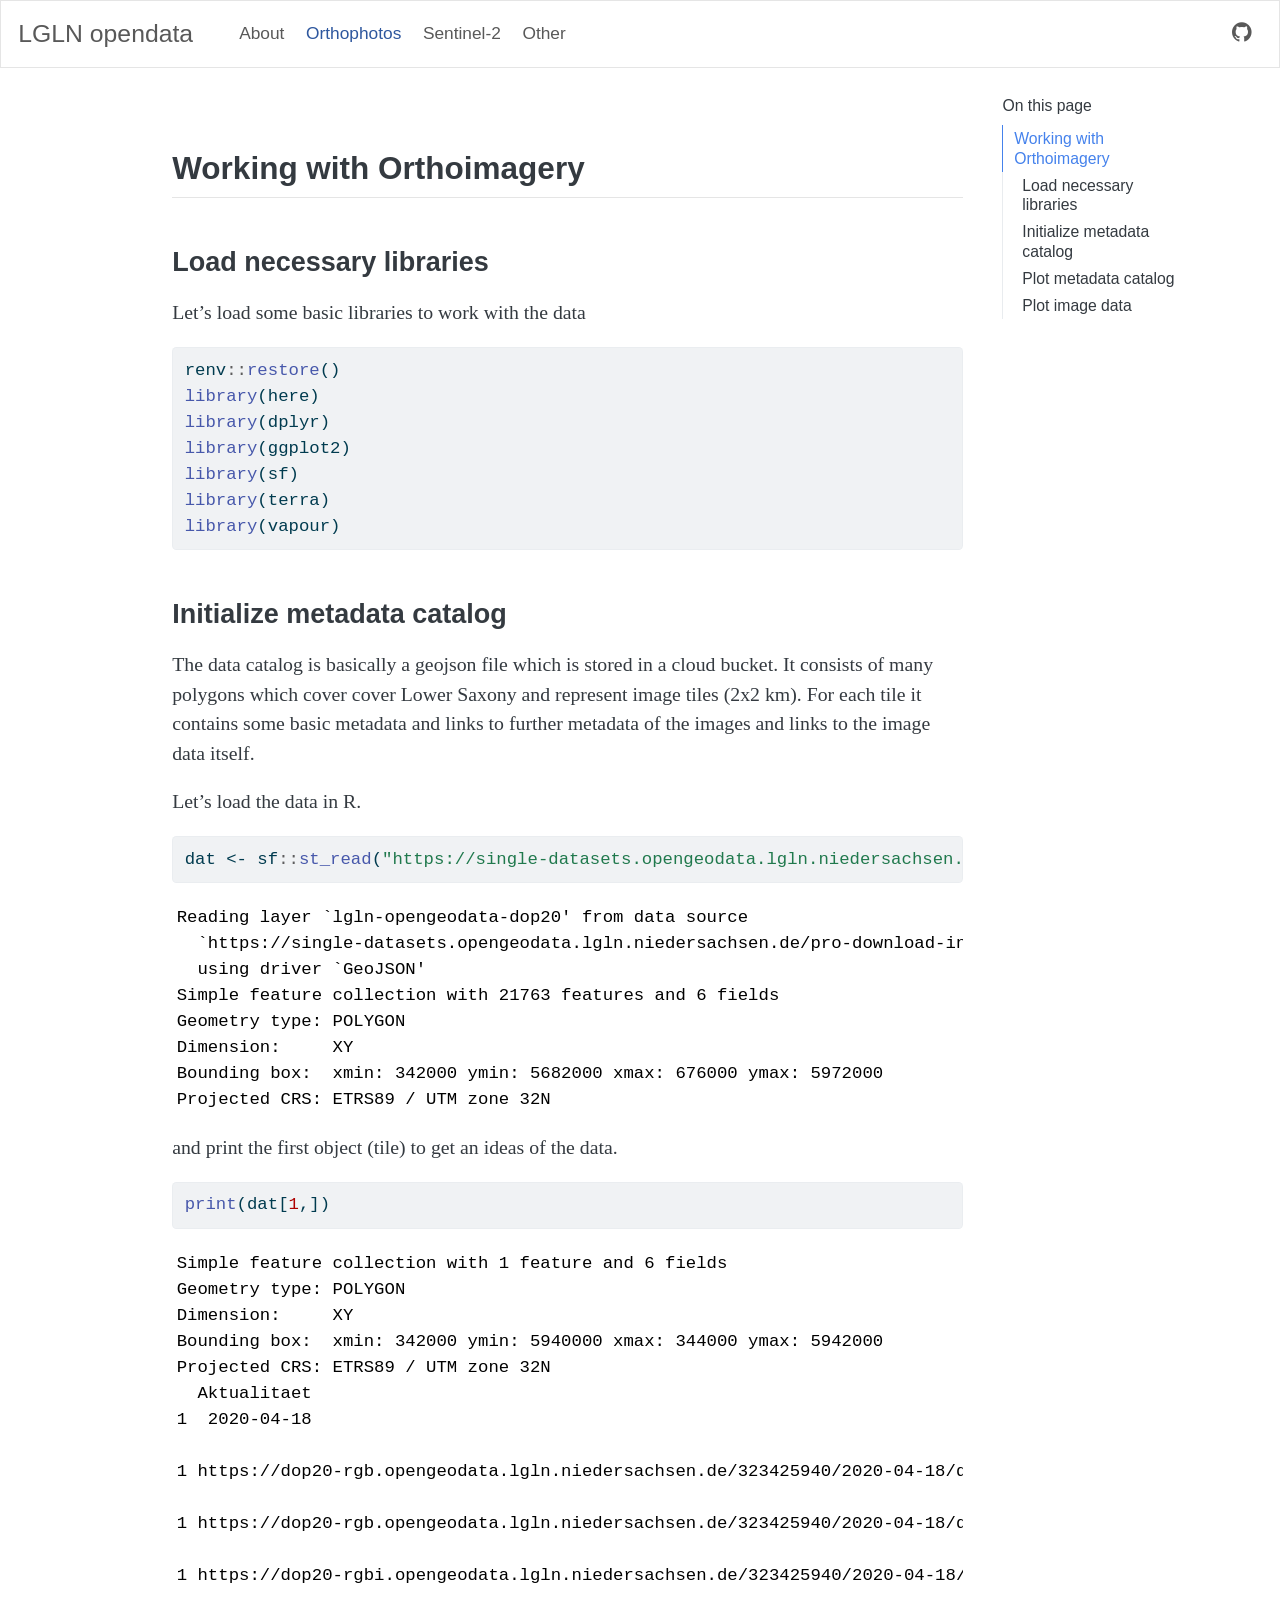
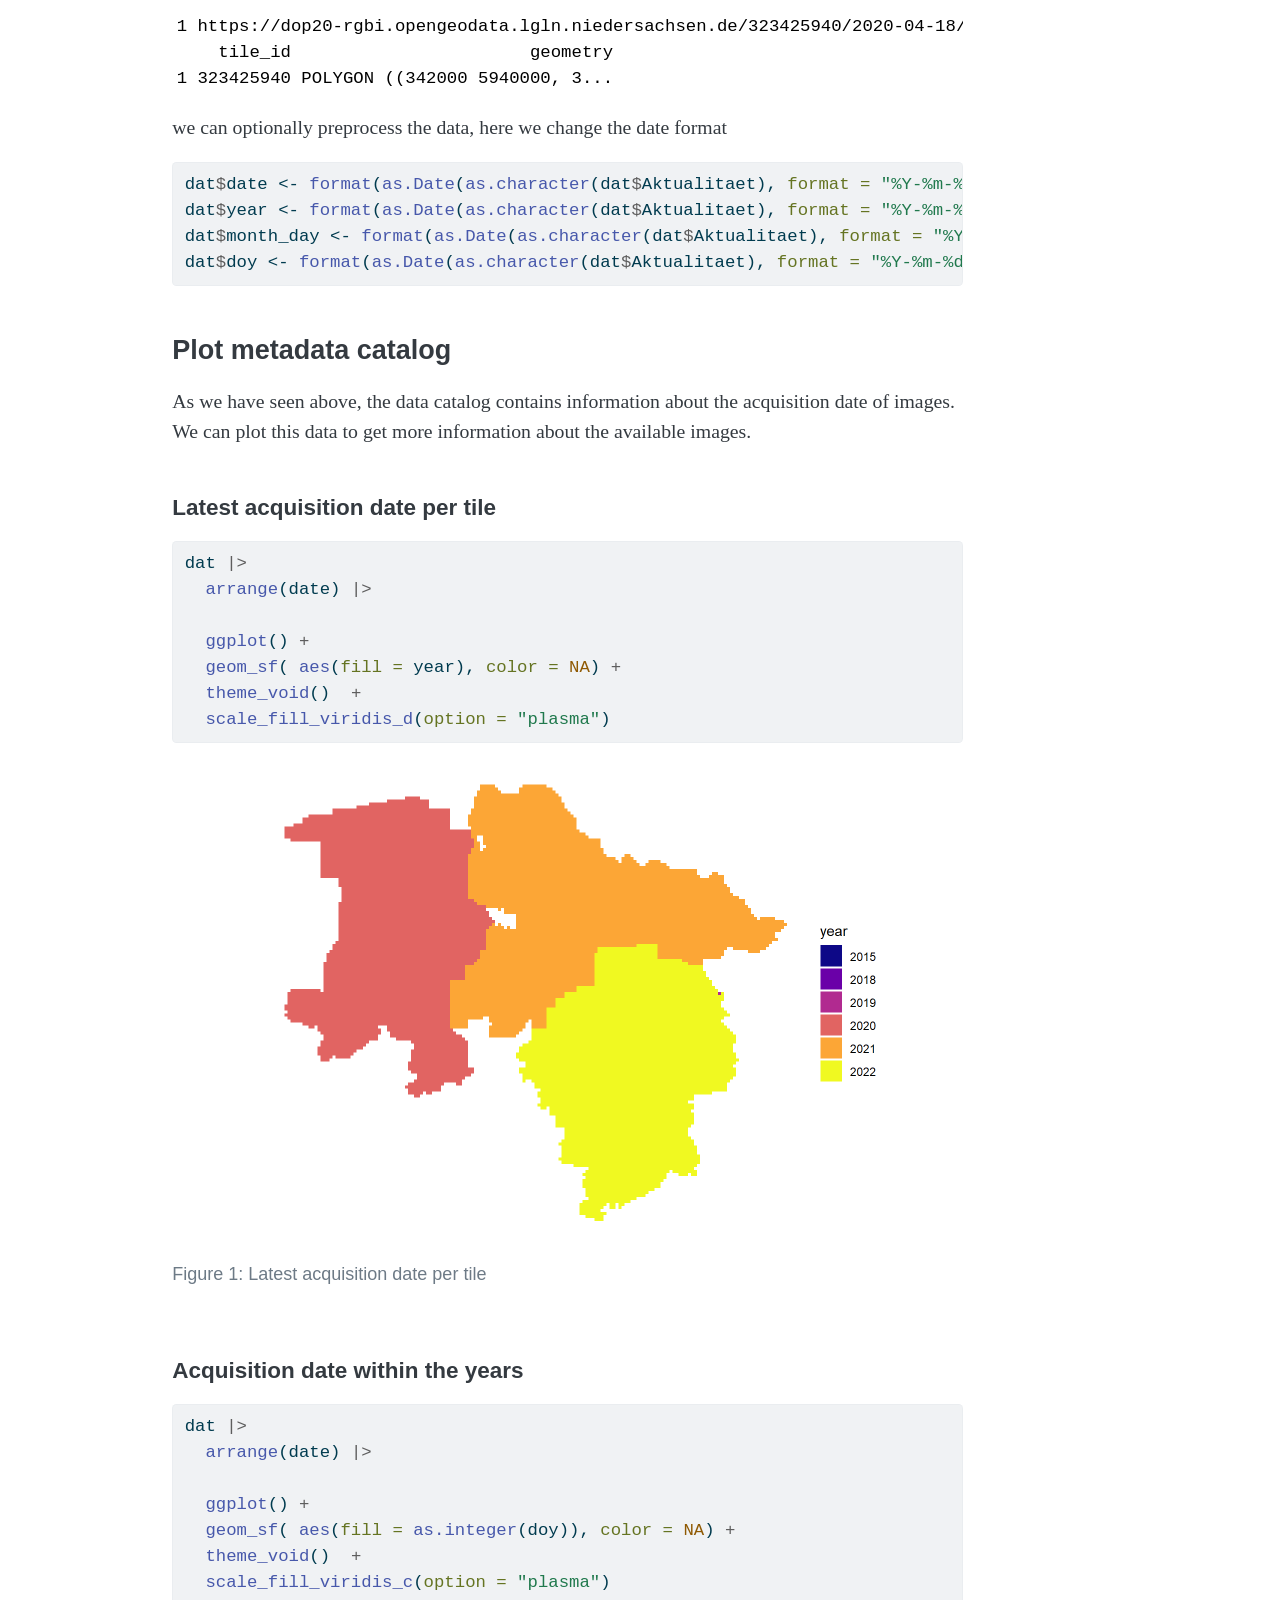
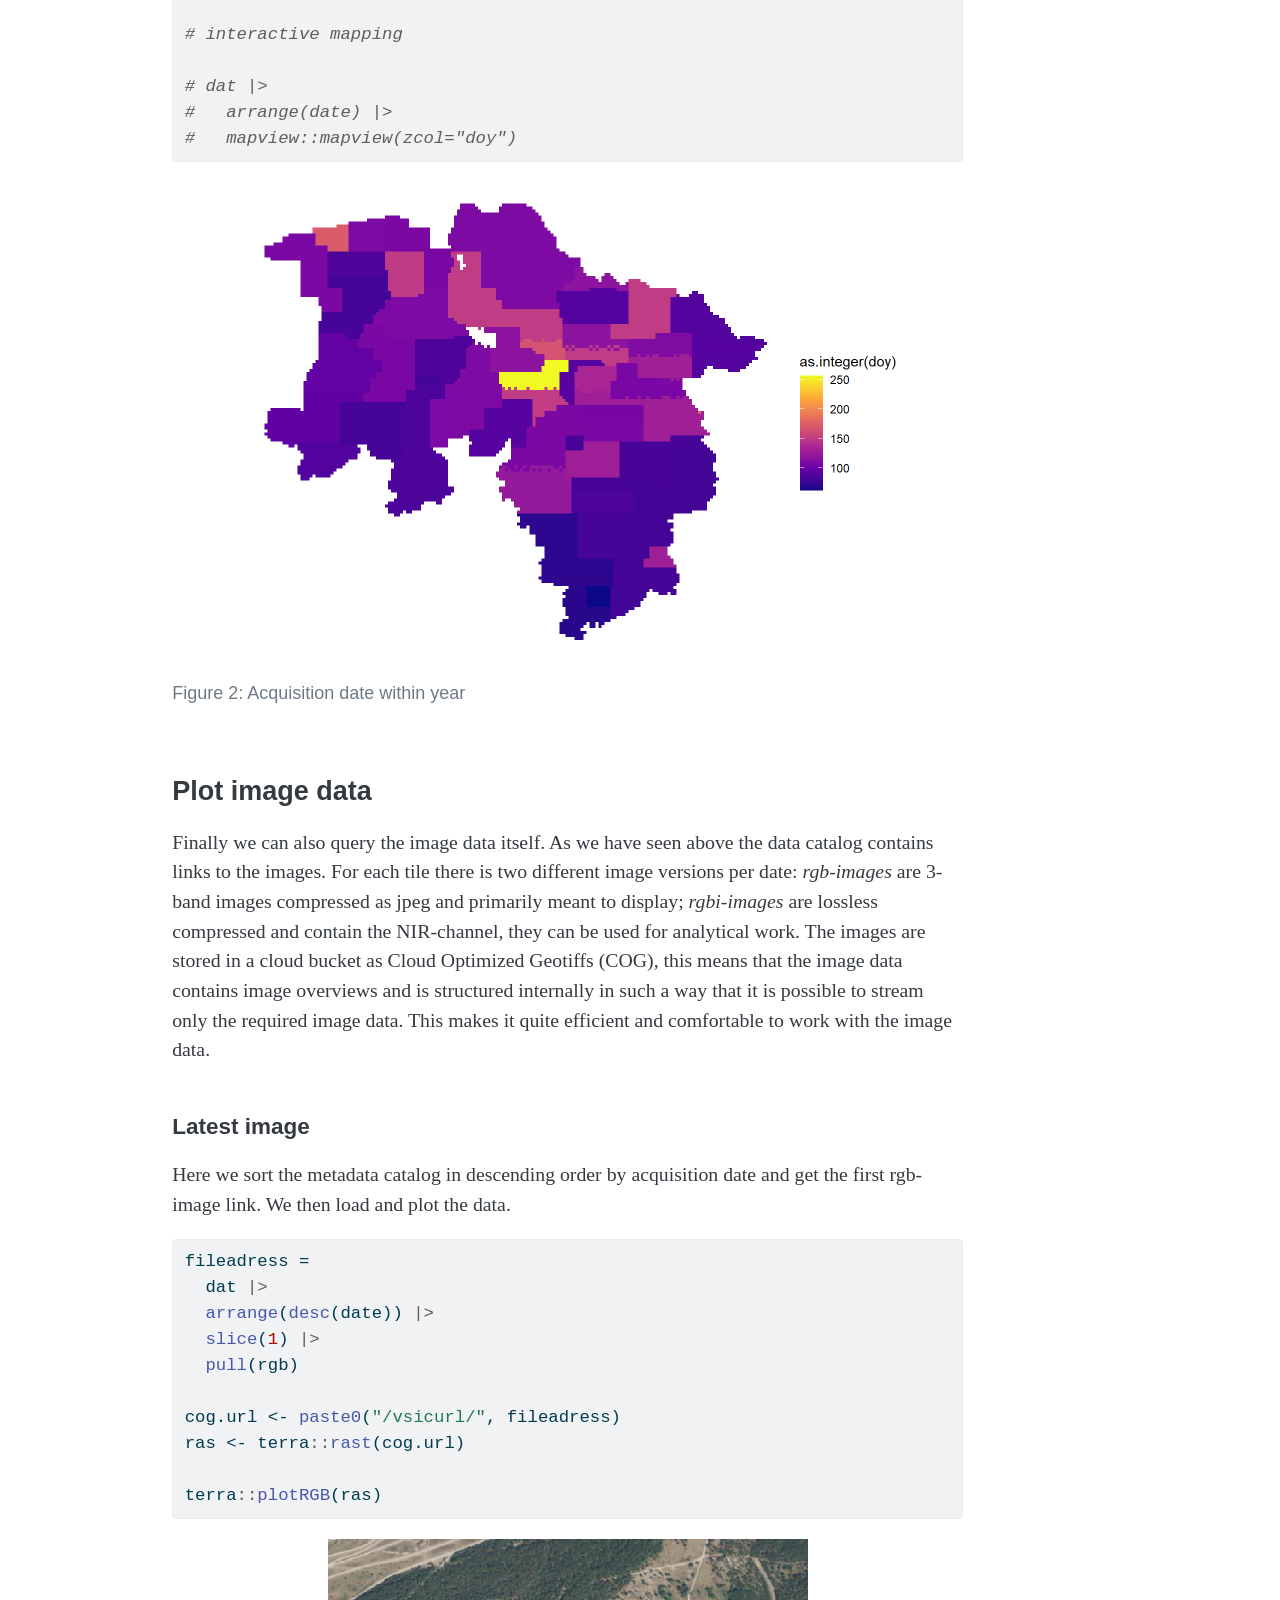
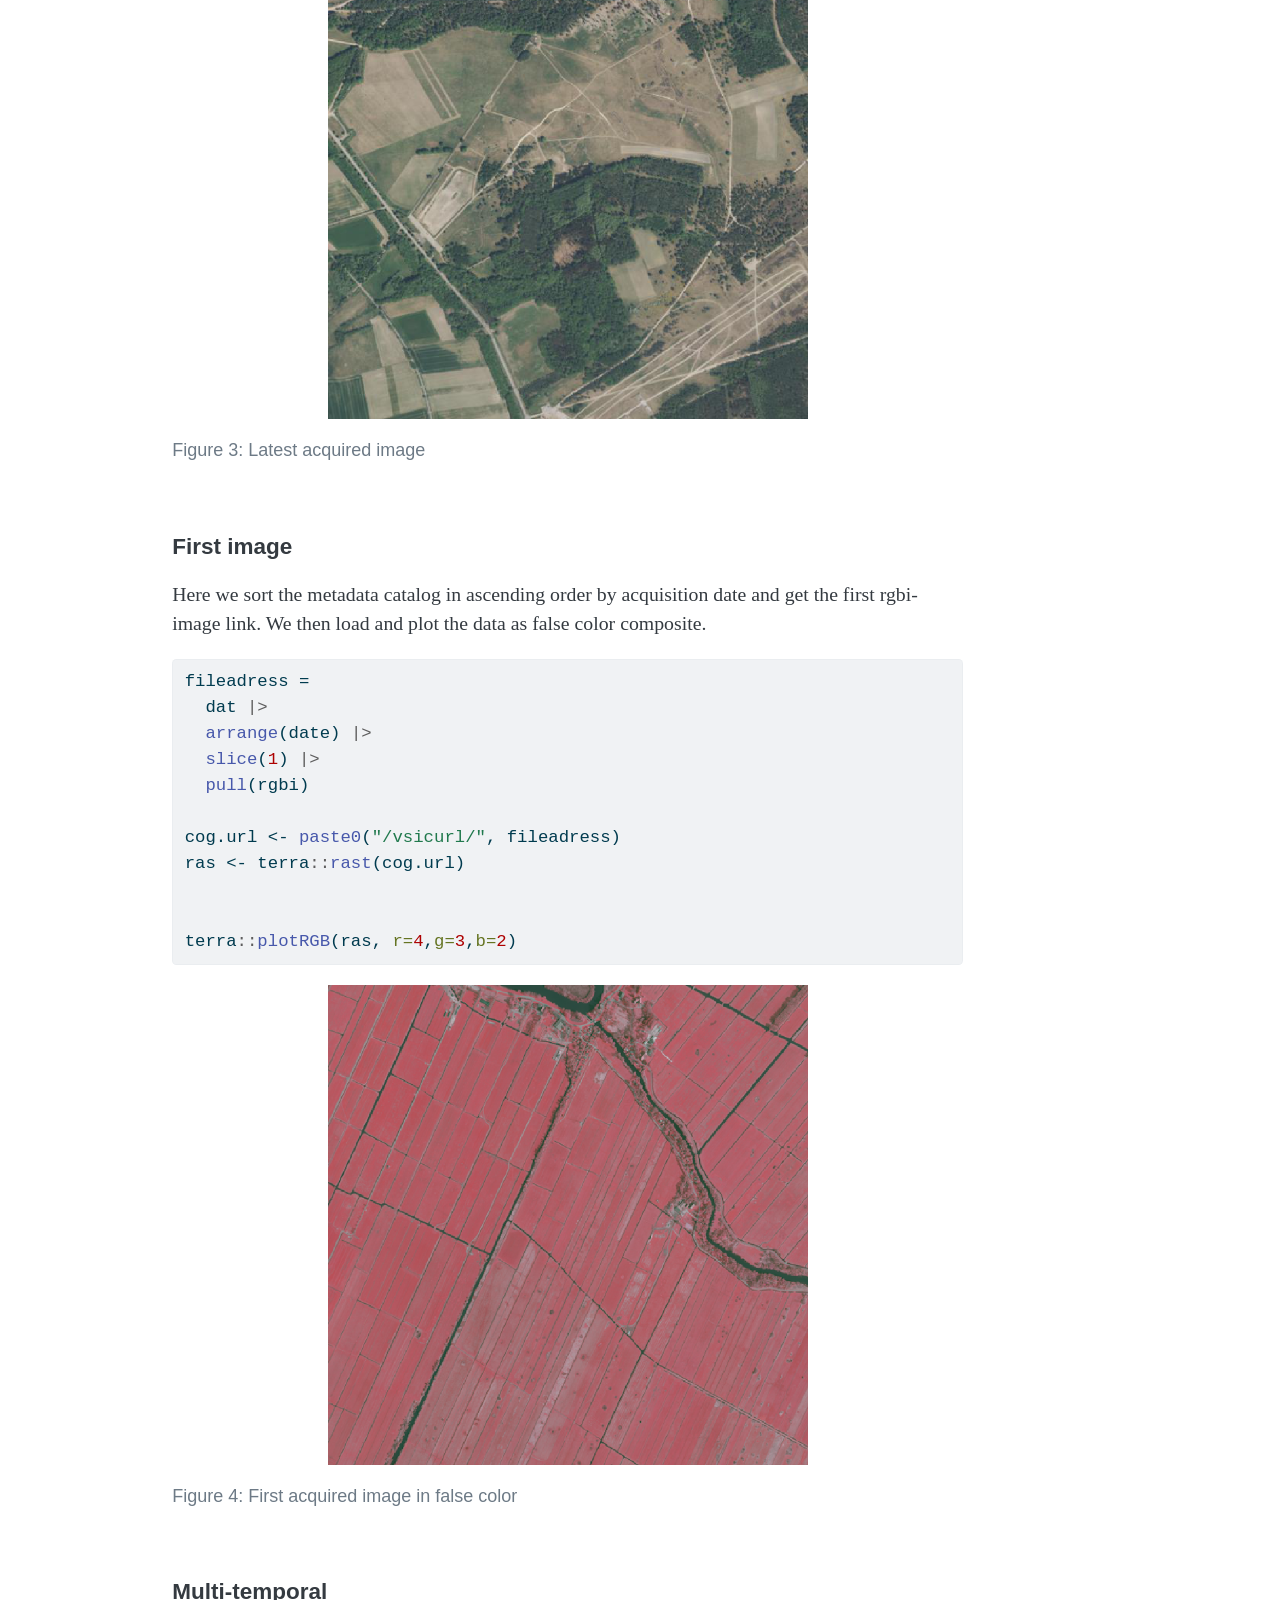
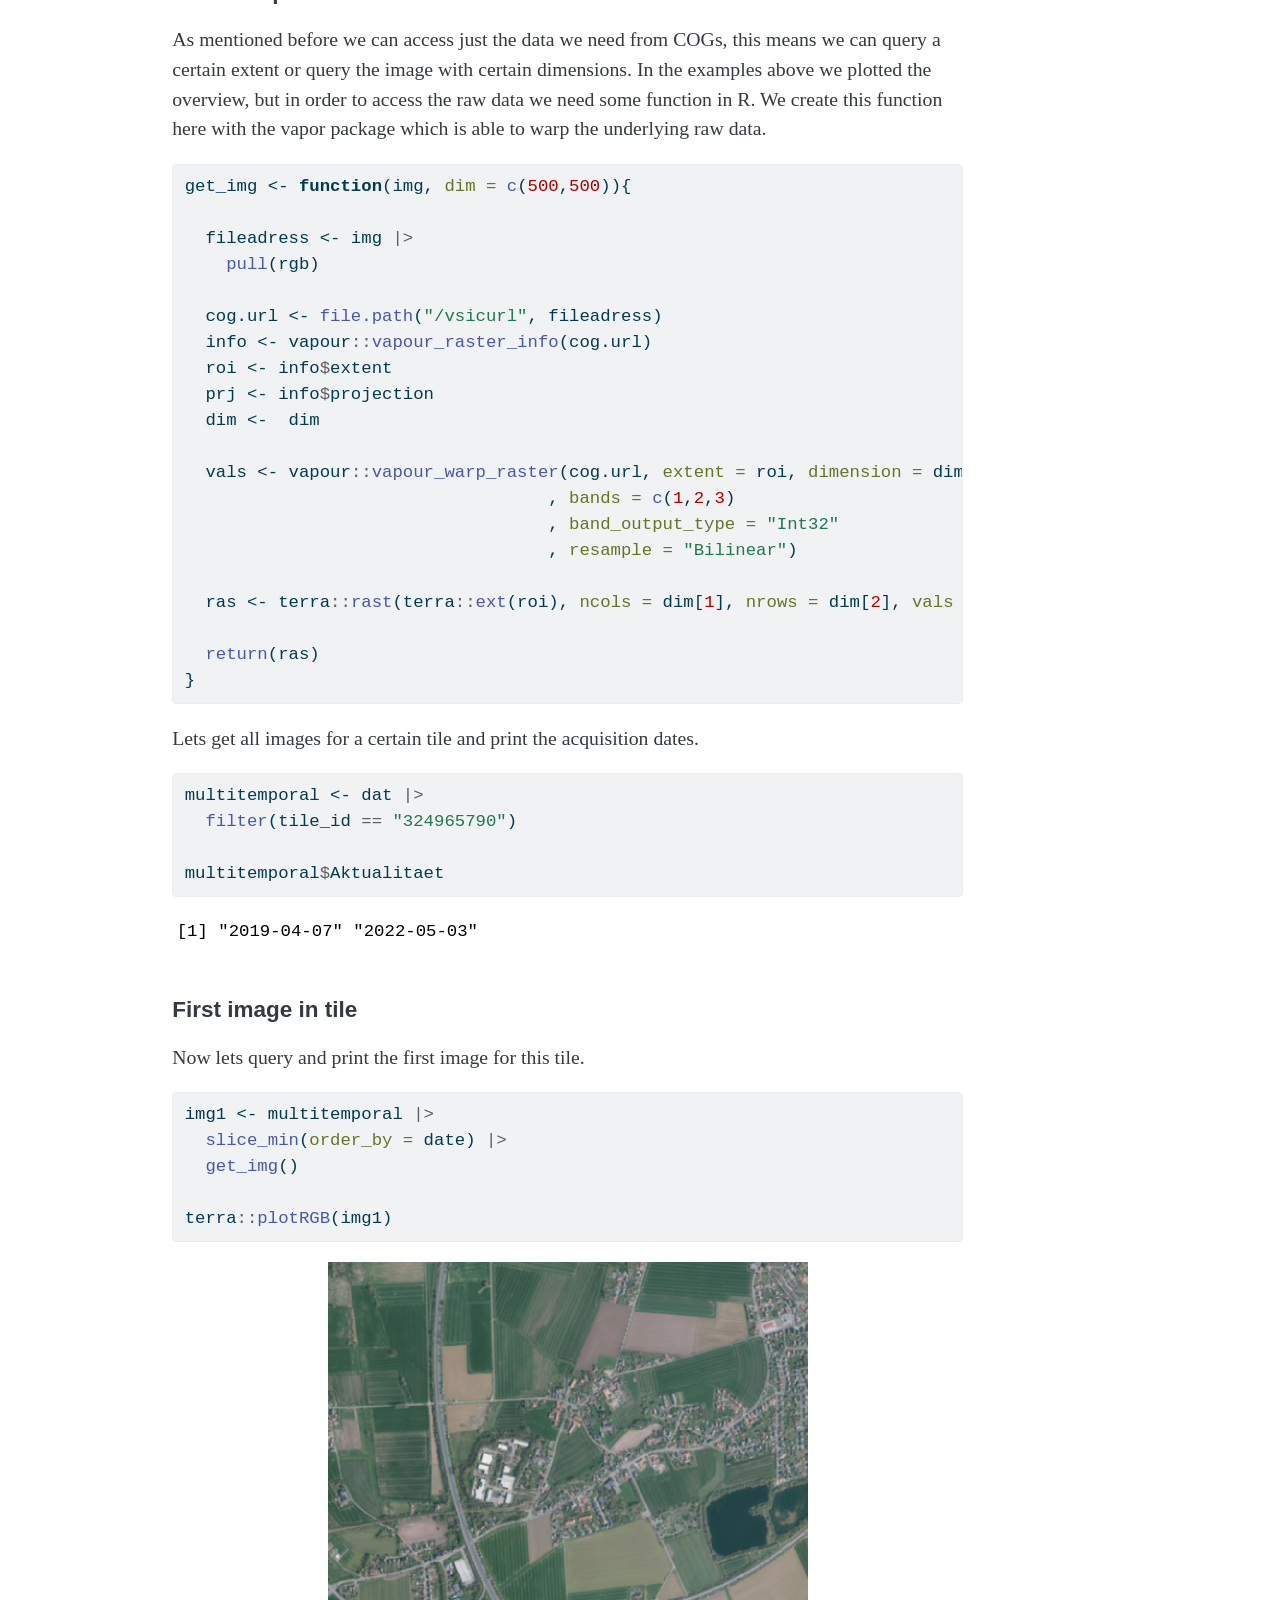
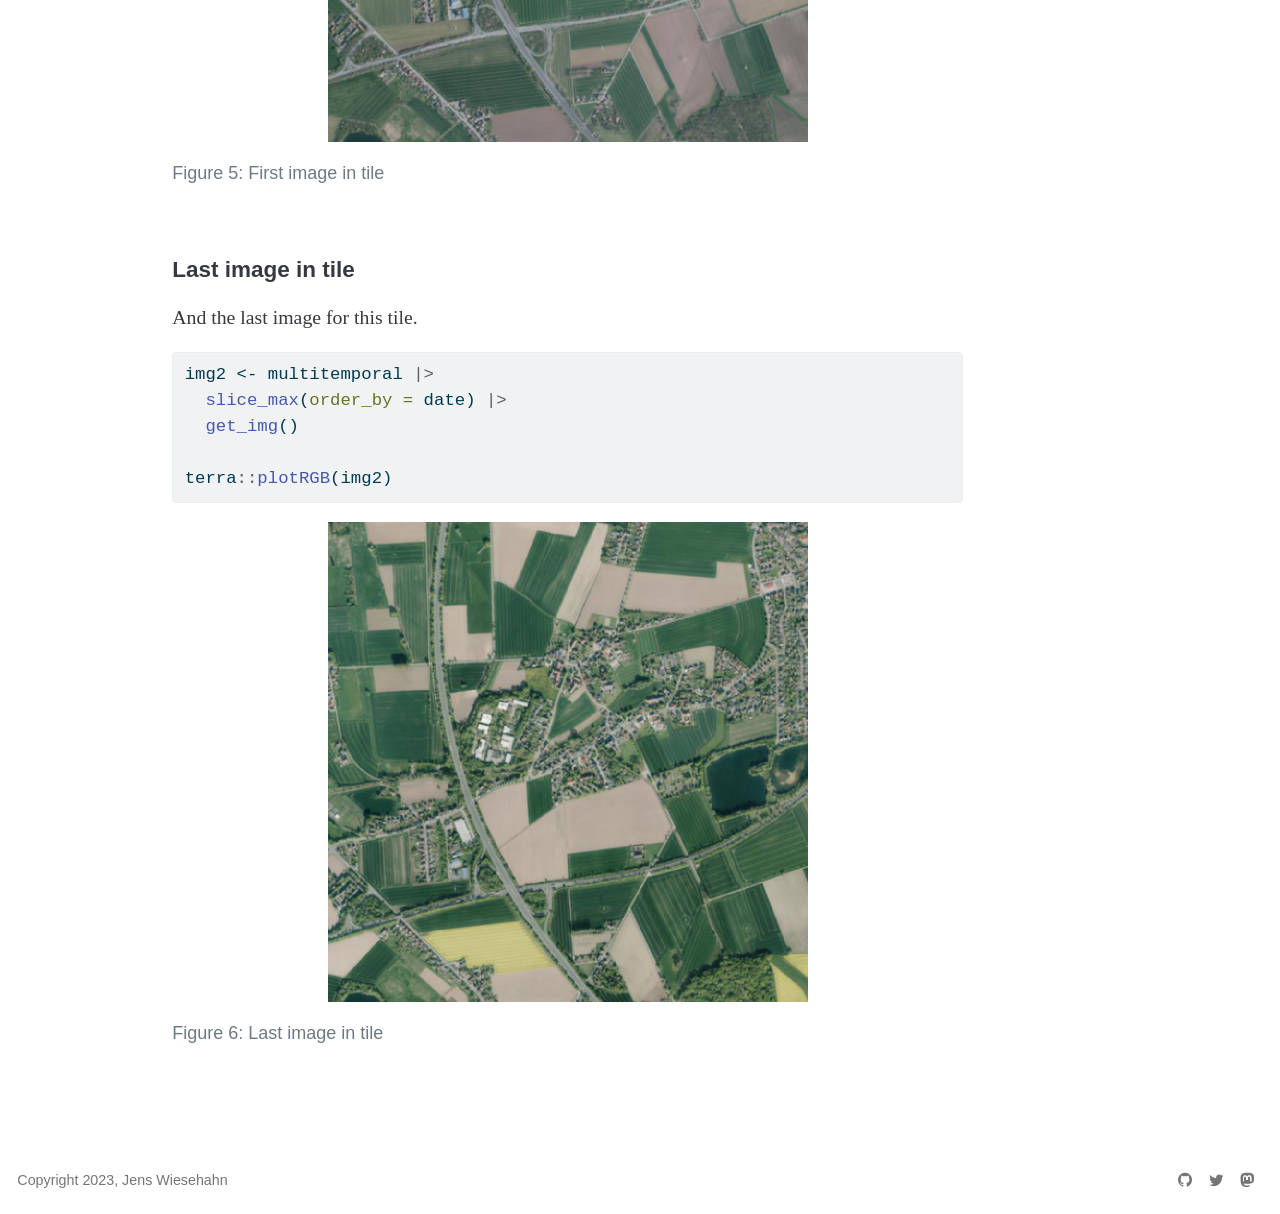
==== docs/orthos.html @ 7ad9fe81 "add rendered data" ====
<!DOCTYPE html>
<html xmlns="http://www.w3.org/1999/xhtml" lang="en" xml:lang="en"><head>

<meta charset="utf-8">
<meta name="generator" content="quarto-1.2.313">

<meta name="viewport" content="width=device-width, initial-scale=1.0, user-scalable=yes">


<title>LGLN opendata in R – orthos</title>
<style>
code{white-space: pre-wrap;}
span.smallcaps{font-variant: small-caps;}
div.columns{display: flex; gap: min(4vw, 1.5em);}
div.column{flex: auto; overflow-x: auto;}
div.hanging-indent{margin-left: 1.5em; text-indent: -1.5em;}
ul.task-list{list-style: none;}
ul.task-list li input[type="checkbox"] {
  width: 0.8em;
  margin: 0 0.8em 0.2em -1.6em;
  vertical-align: middle;
}
pre > code.sourceCode { white-space: pre; position: relative; }
pre > code.sourceCode > span { display: inline-block; line-height: 1.25; }
pre > code.sourceCode > span:empty { height: 1.2em; }
.sourceCode { overflow: visible; }
code.sourceCode > span { color: inherit; text-decoration: inherit; }
div.sourceCode { margin: 1em 0; }
pre.sourceCode { margin: 0; }
@media screen {
div.sourceCode { overflow: auto; }
}
@media print {
pre > code.sourceCode { white-space: pre-wrap; }
pre > code.sourceCode > span { text-indent: -5em; padding-left: 5em; }
}
pre.numberSource code
  { counter-reset: source-line 0; }
pre.numberSource code > span
  { position: relative; left: -4em; counter-increment: source-line; }
pre.numberSource code > span > a:first-child::before
  { content: counter(source-line);
    position: relative; left: -1em; text-align: right; vertical-align: baseline;
    border: none; display: inline-block;
    -webkit-touch-callout: none; -webkit-user-select: none;
    -khtml-user-select: none; -moz-user-select: none;
    -ms-user-select: none; user-select: none;
    padding: 0 4px; width: 4em;
    color: #aaaaaa;
  }
pre.numberSource { margin-left: 3em; border-left: 1px solid #aaaaaa;  padding-left: 4px; }
div.sourceCode
  {   }
@media screen {
pre > code.sourceCode > span > a:first-child::before { text-decoration: underline; }
}
code span.al { color: #ff0000; font-weight: bold; } /* Alert */
code span.an { color: #60a0b0; font-weight: bold; font-style: italic; } /* Annotation */
code span.at { color: #7d9029; } /* Attribute */
code span.bn { color: #40a070; } /* BaseN */
code span.bu { color: #008000; } /* BuiltIn */
code span.cf { color: #007020; font-weight: bold; } /* ControlFlow */
code span.ch { color: #4070a0; } /* Char */
code span.cn { color: #880000; } /* Constant */
code span.co { color: #60a0b0; font-style: italic; } /* Comment */
code span.cv { color: #60a0b0; font-weight: bold; font-style: italic; } /* CommentVar */
code span.do { color: #ba2121; font-style: italic; } /* Documentation */
code span.dt { color: #902000; } /* DataType */
code span.dv { color: #40a070; } /* DecVal */
code span.er { color: #ff0000; font-weight: bold; } /* Error */
code span.ex { } /* Extension */
code span.fl { color: #40a070; } /* Float */
code span.fu { color: #06287e; } /* Function */
code span.im { color: #008000; font-weight: bold; } /* Import */
code span.in { color: #60a0b0; font-weight: bold; font-style: italic; } /* Information */
code span.kw { color: #007020; font-weight: bold; } /* Keyword */
code span.op { color: #666666; } /* Operator */
code span.ot { color: #007020; } /* Other */
code span.pp { color: #bc7a00; } /* Preprocessor */
code span.sc { color: #4070a0; } /* SpecialChar */
code span.ss { color: #bb6688; } /* SpecialString */
code span.st { color: #4070a0; } /* String */
code span.va { color: #19177c; } /* Variable */
code span.vs { color: #4070a0; } /* VerbatimString */
code span.wa { color: #60a0b0; font-weight: bold; font-style: italic; } /* Warning */
</style>


<script src="site_libs/quarto-nav/quarto-nav.js"></script>
<script src="site_libs/quarto-nav/headroom.min.js"></script>
<script src="site_libs/clipboard/clipboard.min.js"></script>
<script src="site_libs/quarto-html/quarto.js"></script>
<script src="site_libs/quarto-html/popper.min.js"></script>
<script src="site_libs/quarto-html/tippy.umd.min.js"></script>
<script src="site_libs/quarto-html/anchor.min.js"></script>
<link href="site_libs/quarto-html/tippy.css" rel="stylesheet">
<link href="site_libs/quarto-html/quarto-syntax-highlighting.css" rel="stylesheet" id="quarto-text-highlighting-styles">
<script src="site_libs/bootstrap/bootstrap.min.js"></script>
<link href="site_libs/bootstrap/bootstrap-icons.css" rel="stylesheet">
<link href="site_libs/bootstrap/bootstrap.min.css" rel="stylesheet" id="quarto-bootstrap" data-mode="light">
<script id="quarto-search-options" type="application/json">{
  "language": {
    "search-no-results-text": "No results",
    "search-matching-documents-text": "matching documents",
    "search-copy-link-title": "Copy link to search",
    "search-hide-matches-text": "Hide additional matches",
    "search-more-match-text": "more match in this document",
    "search-more-matches-text": "more matches in this document",
    "search-clear-button-title": "Clear",
    "search-detached-cancel-button-title": "Cancel",
    "search-submit-button-title": "Submit"
  }
}</script>
<style>html{ scroll-behavior: smooth; }</style>


<link rel="stylesheet" href="style.css">
</head>

<body class="nav-fixed">

<div id="quarto-search-results"></div>
  <header id="quarto-header" class="headroom fixed-top">
    <nav class="navbar navbar-expand-lg navbar-dark ">
      <div class="navbar-container container-fluid">
      <div class="navbar-brand-container">
    <a class="navbar-brand" href="./index.html">
    <span class="navbar-title">LGLN opendata</span>
    </a>
  </div>
          <button class="navbar-toggler" type="button" data-bs-toggle="collapse" data-bs-target="#navbarCollapse" aria-controls="navbarCollapse" aria-expanded="false" aria-label="Toggle navigation" onclick="if (window.quartoToggleHeadroom) { window.quartoToggleHeadroom(); }">
  <span class="navbar-toggler-icon"></span>
</button>
          <div class="collapse navbar-collapse" id="navbarCollapse">
            <ul class="navbar-nav navbar-nav-scroll me-auto">
  <li class="nav-item">
    <a class="nav-link" href="./index.html">
 <span class="menu-text">About</span></a>
  </li>  
  <li class="nav-item">
    <a class="nav-link active" href="./orthos.html" aria-current="page">
 <span class="menu-text">Orthophotos</span></a>
  </li>  
  <li class="nav-item">
    <a class="nav-link" href="./sentinel.html">
 <span class="menu-text">Sentinel-2</span></a>
  </li>  
  <li class="nav-item">
    <a class="nav-link" href="./other.html">
 <span class="menu-text">Other</span></a>
  </li>  
</ul>
            <ul class="navbar-nav navbar-nav-scroll ms-auto">
  <li class="nav-item compact">
    <a class="nav-link" href="https://github.com/wiesehahn/precision-forestry"><i class="bi bi-github" role="img">
</i> 
 <span class="menu-text"></span></a>
  </li>  
</ul>
          </div> <!-- /navcollapse -->
      </div> <!-- /container-fluid -->
    </nav>
</header>
<!-- content -->
<div id="quarto-content" class="quarto-container page-columns page-rows-contents page-layout-article page-navbar">
<!-- sidebar -->
<!-- margin-sidebar -->
    <div id="quarto-margin-sidebar" class="sidebar margin-sidebar">
        <nav id="TOC" role="doc-toc" class="toc-active">
    <h2 id="toc-title">On this page</h2>
   
  <ul>
  <li><a href="#working-with-orthoimagery" id="toc-working-with-orthoimagery" class="nav-link active" data-scroll-target="#working-with-orthoimagery">Working with Orthoimagery</a>
  <ul class="collapse">
  <li><a href="#load-necessary-libraries" id="toc-load-necessary-libraries" class="nav-link" data-scroll-target="#load-necessary-libraries">Load necessary libraries</a></li>
  <li><a href="#initialize-metadata-catalog" id="toc-initialize-metadata-catalog" class="nav-link" data-scroll-target="#initialize-metadata-catalog">Initialize metadata catalog</a></li>
  <li><a href="#plot-metadata-catalog" id="toc-plot-metadata-catalog" class="nav-link" data-scroll-target="#plot-metadata-catalog">Plot metadata catalog</a></li>
  <li><a href="#plot-image-data" id="toc-plot-image-data" class="nav-link" data-scroll-target="#plot-image-data">Plot image data</a></li>
  </ul></li>
  </ul>
</nav>
    </div>
<!-- main -->
<main class="content" id="quarto-document-content">



<section id="working-with-orthoimagery" class="level2">
<h2 class="anchored" data-anchor-id="working-with-orthoimagery">Working with Orthoimagery</h2>
<section id="load-necessary-libraries" class="level3">
<h3 class="anchored" data-anchor-id="load-necessary-libraries">Load necessary libraries</h3>
<p>Let’s load some basic libraries to work with the data</p>
<div class="cell">
<div class="sourceCode cell-code" id="cb1"><pre class="sourceCode r code-with-copy"><code class="sourceCode r"><span id="cb1-1"><a href="#cb1-1" aria-hidden="true" tabindex="-1"></a>renv<span class="sc">::</span><span class="fu">restore</span>()</span>
<span id="cb1-2"><a href="#cb1-2" aria-hidden="true" tabindex="-1"></a><span class="fu">library</span>(here)</span>
<span id="cb1-3"><a href="#cb1-3" aria-hidden="true" tabindex="-1"></a><span class="fu">library</span>(dplyr)</span>
<span id="cb1-4"><a href="#cb1-4" aria-hidden="true" tabindex="-1"></a><span class="fu">library</span>(ggplot2)</span>
<span id="cb1-5"><a href="#cb1-5" aria-hidden="true" tabindex="-1"></a><span class="fu">library</span>(sf)</span>
<span id="cb1-6"><a href="#cb1-6" aria-hidden="true" tabindex="-1"></a><span class="fu">library</span>(terra)</span>
<span id="cb1-7"><a href="#cb1-7" aria-hidden="true" tabindex="-1"></a><span class="fu">library</span>(vapour)</span></code><button title="Copy to Clipboard" class="code-copy-button"><i class="bi"></i></button></pre></div>
</div>
</section>
<section id="initialize-metadata-catalog" class="level3">
<h3 class="anchored" data-anchor-id="initialize-metadata-catalog">Initialize metadata catalog</h3>
<p>The data catalog is basically a geojson file which is stored in a cloud bucket. It consists of many polygons which cover cover Lower Saxony and represent image tiles (2x2 km). For each tile it contains some basic metadata and links to further metadata of the images and links to the image data itself.</p>
<p>Let’s load the data in R.</p>
<div class="cell">
<div class="sourceCode cell-code" id="cb2"><pre class="sourceCode r code-with-copy"><code class="sourceCode r"><span id="cb2-1"><a href="#cb2-1" aria-hidden="true" tabindex="-1"></a>dat <span class="ot">&lt;-</span> sf<span class="sc">::</span><span class="fu">st_read</span>(<span class="st">"https://single-datasets.opengeodata.lgln.niedersachsen.de/pro-download-indices/dop/lgln-opengeodata-dop20.geojson"</span>)</span></code><button title="Copy to Clipboard" class="code-copy-button"><i class="bi"></i></button></pre></div>
<div class="cell-output cell-output-stdout">
<pre><code>Reading layer `lgln-opengeodata-dop20' from data source 
  `https://single-datasets.opengeodata.lgln.niedersachsen.de/pro-download-indices/dop/lgln-opengeodata-dop20.geojson' 
  using driver `GeoJSON'
Simple feature collection with 21763 features and 6 fields
Geometry type: POLYGON
Dimension:     XY
Bounding box:  xmin: 342000 ymin: 5682000 xmax: 676000 ymax: 5972000
Projected CRS: ETRS89 / UTM zone 32N</code></pre>
</div>
</div>
<p>and print the first object (tile) to get an ideas of the data.</p>
<div class="cell">
<div class="sourceCode cell-code" id="cb4"><pre class="sourceCode r code-with-copy"><code class="sourceCode r"><span id="cb4-1"><a href="#cb4-1" aria-hidden="true" tabindex="-1"></a><span class="fu">print</span>(dat[<span class="dv">1</span>,])</span></code><button title="Copy to Clipboard" class="code-copy-button"><i class="bi"></i></button></pre></div>
<div class="cell-output cell-output-stdout">
<pre><code>Simple feature collection with 1 feature and 6 fields
Geometry type: POLYGON
Dimension:     XY
Bounding box:  xmin: 342000 ymin: 5940000 xmax: 344000 ymax: 5942000
Projected CRS: ETRS89 / UTM zone 32N
  Aktualitaet
1  2020-04-18
                                                                                                                rgb
1 https://dop20-rgb.opengeodata.lgln.niedersachsen.de/323425940/2020-04-18/dop20rgb_32_342_5940_2_ni_2020-04-18.tif
                                                                                                       rgb_metadata
1 https://dop20-rgb.opengeodata.lgln.niedersachsen.de/323425940/2020-04-18/dop20rgb_32_342_5940_2_ni_2020-04-18.xml
                                                                                                                 rgbi
1 https://dop20-rgbi.opengeodata.lgln.niedersachsen.de/323425940/2020-04-18/dop20rgbi_32_342_5940_2_ni_2020-04-18.tif
                                                                                                        rgbi_metadata
1 https://dop20-rgbi.opengeodata.lgln.niedersachsen.de/323425940/2020-04-18/dop20rgbi_32_342_5940_2_ni_2020-04-18.xml
    tile_id                       geometry
1 323425940 POLYGON ((342000 5940000, 3...</code></pre>
</div>
</div>
<p>we can optionally preprocess the data, here we change the date format</p>
<div class="cell">
<div class="sourceCode cell-code" id="cb6"><pre class="sourceCode r code-with-copy"><code class="sourceCode r"><span id="cb6-1"><a href="#cb6-1" aria-hidden="true" tabindex="-1"></a>dat<span class="sc">$</span>date <span class="ot">&lt;-</span> <span class="fu">format</span>(<span class="fu">as.Date</span>(<span class="fu">as.character</span>(dat<span class="sc">$</span>Aktualitaet), <span class="at">format =</span> <span class="st">"%Y-%m-%d"</span>), <span class="at">format=</span> <span class="st">"%Y%m%d"</span>)</span>
<span id="cb6-2"><a href="#cb6-2" aria-hidden="true" tabindex="-1"></a>dat<span class="sc">$</span>year <span class="ot">&lt;-</span> <span class="fu">format</span>(<span class="fu">as.Date</span>(<span class="fu">as.character</span>(dat<span class="sc">$</span>Aktualitaet), <span class="at">format =</span> <span class="st">"%Y-%m-%d"</span>), <span class="at">format=</span> <span class="st">"%Y"</span>)</span>
<span id="cb6-3"><a href="#cb6-3" aria-hidden="true" tabindex="-1"></a>dat<span class="sc">$</span>month_day <span class="ot">&lt;-</span> <span class="fu">format</span>(<span class="fu">as.Date</span>(<span class="fu">as.character</span>(dat<span class="sc">$</span>Aktualitaet), <span class="at">format =</span> <span class="st">"%Y-%m-%d"</span>), <span class="at">format=</span> <span class="st">"%m%d"</span>)</span>
<span id="cb6-4"><a href="#cb6-4" aria-hidden="true" tabindex="-1"></a>dat<span class="sc">$</span>doy <span class="ot">&lt;-</span> <span class="fu">format</span>(<span class="fu">as.Date</span>(<span class="fu">as.character</span>(dat<span class="sc">$</span>Aktualitaet), <span class="at">format =</span> <span class="st">"%Y-%m-%d"</span>), <span class="at">format=</span> <span class="st">"%j"</span>)</span></code><button title="Copy to Clipboard" class="code-copy-button"><i class="bi"></i></button></pre></div>
</div>
</section>
<section id="plot-metadata-catalog" class="level3">
<h3 class="anchored" data-anchor-id="plot-metadata-catalog">Plot metadata catalog</h3>
<p>As we have seen above, the data catalog contains information about the acquisition date of images. We can plot this data to get more information about the available images.</p>
<section id="latest-acquisition-date-per-tile" class="level4">
<h4 class="anchored" data-anchor-id="latest-acquisition-date-per-tile">Latest acquisition date per tile</h4>
<div class="cell">
<div class="sourceCode cell-code" id="cb7"><pre class="sourceCode r code-with-copy"><code class="sourceCode r"><span id="cb7-1"><a href="#cb7-1" aria-hidden="true" tabindex="-1"></a>dat <span class="sc">|&gt;</span> </span>
<span id="cb7-2"><a href="#cb7-2" aria-hidden="true" tabindex="-1"></a>  <span class="fu">arrange</span>(date) <span class="sc">|&gt;</span> </span>
<span id="cb7-3"><a href="#cb7-3" aria-hidden="true" tabindex="-1"></a>  </span>
<span id="cb7-4"><a href="#cb7-4" aria-hidden="true" tabindex="-1"></a>  <span class="fu">ggplot</span>() <span class="sc">+</span> </span>
<span id="cb7-5"><a href="#cb7-5" aria-hidden="true" tabindex="-1"></a>  <span class="fu">geom_sf</span>( <span class="fu">aes</span>(<span class="at">fill =</span> year), <span class="at">color =</span> <span class="cn">NA</span>) <span class="sc">+</span> </span>
<span id="cb7-6"><a href="#cb7-6" aria-hidden="true" tabindex="-1"></a>  <span class="fu">theme_void</span>()  <span class="sc">+</span></span>
<span id="cb7-7"><a href="#cb7-7" aria-hidden="true" tabindex="-1"></a>  <span class="fu">scale_fill_viridis_d</span>(<span class="at">option =</span> <span class="st">"plasma"</span>)</span></code><button title="Copy to Clipboard" class="code-copy-button"><i class="bi"></i></button></pre></div>
<div class="cell-output-display">
<div id="fig-date-latest" class="quarto-figure quarto-figure-center anchored">
<figure class="figure">
<p><img src="orthos_files/figure-html/fig-date-latest-1.png" class="img-fluid figure-img" width="672"></p>
<p></p><figcaption class="figure-caption">Figure&nbsp;1: Latest acquisition date per tile</figcaption><p></p>
</figure>
</div>
</div>
</div>
</section>
<section id="acquisition-date-within-the-years" class="level4">
<h4 class="anchored" data-anchor-id="acquisition-date-within-the-years">Acquisition date within the years</h4>
<div class="cell">
<div class="sourceCode cell-code" id="cb8"><pre class="sourceCode r code-with-copy"><code class="sourceCode r"><span id="cb8-1"><a href="#cb8-1" aria-hidden="true" tabindex="-1"></a>dat <span class="sc">|&gt;</span>  </span>
<span id="cb8-2"><a href="#cb8-2" aria-hidden="true" tabindex="-1"></a>  <span class="fu">arrange</span>(date) <span class="sc">|&gt;</span> </span>
<span id="cb8-3"><a href="#cb8-3" aria-hidden="true" tabindex="-1"></a>  </span>
<span id="cb8-4"><a href="#cb8-4" aria-hidden="true" tabindex="-1"></a>  <span class="fu">ggplot</span>() <span class="sc">+</span> </span>
<span id="cb8-5"><a href="#cb8-5" aria-hidden="true" tabindex="-1"></a>  <span class="fu">geom_sf</span>( <span class="fu">aes</span>(<span class="at">fill =</span> <span class="fu">as.integer</span>(doy)), <span class="at">color =</span> <span class="cn">NA</span>) <span class="sc">+</span> </span>
<span id="cb8-6"><a href="#cb8-6" aria-hidden="true" tabindex="-1"></a>  <span class="fu">theme_void</span>()  <span class="sc">+</span></span>
<span id="cb8-7"><a href="#cb8-7" aria-hidden="true" tabindex="-1"></a>  <span class="fu">scale_fill_viridis_c</span>(<span class="at">option =</span> <span class="st">"plasma"</span>)</span>
<span id="cb8-8"><a href="#cb8-8" aria-hidden="true" tabindex="-1"></a></span>
<span id="cb8-9"><a href="#cb8-9" aria-hidden="true" tabindex="-1"></a><span class="co"># interactive mapping</span></span>
<span id="cb8-10"><a href="#cb8-10" aria-hidden="true" tabindex="-1"></a></span>
<span id="cb8-11"><a href="#cb8-11" aria-hidden="true" tabindex="-1"></a><span class="co"># dat |&gt; </span></span>
<span id="cb8-12"><a href="#cb8-12" aria-hidden="true" tabindex="-1"></a><span class="co">#   arrange(date) |&gt;  </span></span>
<span id="cb8-13"><a href="#cb8-13" aria-hidden="true" tabindex="-1"></a><span class="co">#   mapview::mapview(zcol="doy")</span></span></code><button title="Copy to Clipboard" class="code-copy-button"><i class="bi"></i></button></pre></div>
<div class="cell-output-display">
<div id="fig-date-doy" class="quarto-figure quarto-figure-center anchored">
<figure class="figure">
<p><img src="orthos_files/figure-html/fig-date-doy-1.png" class="img-fluid figure-img" width="672"></p>
<p></p><figcaption class="figure-caption">Figure&nbsp;2: Acquisition date within year</figcaption><p></p>
</figure>
</div>
</div>
</div>
</section>
</section>
<section id="plot-image-data" class="level3">
<h3 class="anchored" data-anchor-id="plot-image-data">Plot image data</h3>
<p>Finally we can also query the image data itself. As we have seen above the data catalog contains links to the images. For each tile there is two different image versions per date: <em>rgb-images</em> are 3-band images compressed as jpeg and primarily meant to display; <em>rgbi-images</em> are lossless compressed and contain the NIR-channel, they can be used for analytical work. The images are stored in a cloud bucket as Cloud Optimized Geotiffs (COG), this means that the image data contains image overviews and is structured internally in such a way that it is possible to stream only the required image data. This makes it quite efficient and comfortable to work with the image data.</p>
<section id="latest-image" class="level4">
<h4 class="anchored" data-anchor-id="latest-image">Latest image</h4>
<p>Here we sort the metadata catalog in descending order by acquisition date and get the first rgb-image link. We then load and plot the data.</p>
<div class="cell">
<div class="sourceCode cell-code" id="cb9"><pre class="sourceCode r code-with-copy"><code class="sourceCode r"><span id="cb9-1"><a href="#cb9-1" aria-hidden="true" tabindex="-1"></a>fileadress <span class="ot">=</span></span>
<span id="cb9-2"><a href="#cb9-2" aria-hidden="true" tabindex="-1"></a>  dat <span class="sc">|&gt;</span> </span>
<span id="cb9-3"><a href="#cb9-3" aria-hidden="true" tabindex="-1"></a>  <span class="fu">arrange</span>(<span class="fu">desc</span>(date)) <span class="sc">|&gt;</span> </span>
<span id="cb9-4"><a href="#cb9-4" aria-hidden="true" tabindex="-1"></a>  <span class="fu">slice</span>(<span class="dv">1</span>) <span class="sc">|&gt;</span> </span>
<span id="cb9-5"><a href="#cb9-5" aria-hidden="true" tabindex="-1"></a>  <span class="fu">pull</span>(rgb)</span>
<span id="cb9-6"><a href="#cb9-6" aria-hidden="true" tabindex="-1"></a></span>
<span id="cb9-7"><a href="#cb9-7" aria-hidden="true" tabindex="-1"></a>cog.url <span class="ot">&lt;-</span> <span class="fu">paste0</span>(<span class="st">"/vsicurl/"</span>, fileadress)</span>
<span id="cb9-8"><a href="#cb9-8" aria-hidden="true" tabindex="-1"></a>ras <span class="ot">&lt;-</span> terra<span class="sc">::</span><span class="fu">rast</span>(cog.url)</span>
<span id="cb9-9"><a href="#cb9-9" aria-hidden="true" tabindex="-1"></a></span>
<span id="cb9-10"><a href="#cb9-10" aria-hidden="true" tabindex="-1"></a>terra<span class="sc">::</span><span class="fu">plotRGB</span>(ras)</span></code><button title="Copy to Clipboard" class="code-copy-button"><i class="bi"></i></button></pre></div>
<div class="cell-output-display">
<div id="fig-latest-image" class="quarto-figure quarto-figure-center anchored">
<figure class="figure">
<p><img src="orthos_files/figure-html/fig-latest-image-1.png" class="img-fluid figure-img" width="672"></p>
<p></p><figcaption class="figure-caption">Figure&nbsp;3: Latest acquired image</figcaption><p></p>
</figure>
</div>
</div>
</div>
</section>
<section id="first-image" class="level4">
<h4 class="anchored" data-anchor-id="first-image">First image</h4>
<p>Here we sort the metadata catalog in ascending order by acquisition date and get the first rgbi-image link. We then load and plot the data as false color composite.</p>
<div class="cell">
<div class="sourceCode cell-code" id="cb10"><pre class="sourceCode r code-with-copy"><code class="sourceCode r"><span id="cb10-1"><a href="#cb10-1" aria-hidden="true" tabindex="-1"></a>fileadress <span class="ot">=</span></span>
<span id="cb10-2"><a href="#cb10-2" aria-hidden="true" tabindex="-1"></a>  dat <span class="sc">|&gt;</span> </span>
<span id="cb10-3"><a href="#cb10-3" aria-hidden="true" tabindex="-1"></a>  <span class="fu">arrange</span>(date) <span class="sc">|&gt;</span> </span>
<span id="cb10-4"><a href="#cb10-4" aria-hidden="true" tabindex="-1"></a>  <span class="fu">slice</span>(<span class="dv">1</span>) <span class="sc">|&gt;</span> </span>
<span id="cb10-5"><a href="#cb10-5" aria-hidden="true" tabindex="-1"></a>  <span class="fu">pull</span>(rgbi)</span>
<span id="cb10-6"><a href="#cb10-6" aria-hidden="true" tabindex="-1"></a></span>
<span id="cb10-7"><a href="#cb10-7" aria-hidden="true" tabindex="-1"></a>cog.url <span class="ot">&lt;-</span> <span class="fu">paste0</span>(<span class="st">"/vsicurl/"</span>, fileadress)</span>
<span id="cb10-8"><a href="#cb10-8" aria-hidden="true" tabindex="-1"></a>ras <span class="ot">&lt;-</span> terra<span class="sc">::</span><span class="fu">rast</span>(cog.url)</span>
<span id="cb10-9"><a href="#cb10-9" aria-hidden="true" tabindex="-1"></a></span>
<span id="cb10-10"><a href="#cb10-10" aria-hidden="true" tabindex="-1"></a></span>
<span id="cb10-11"><a href="#cb10-11" aria-hidden="true" tabindex="-1"></a>terra<span class="sc">::</span><span class="fu">plotRGB</span>(ras, <span class="at">r=</span><span class="dv">4</span>,<span class="at">g=</span><span class="dv">3</span>,<span class="at">b=</span><span class="dv">2</span>)</span></code><button title="Copy to Clipboard" class="code-copy-button"><i class="bi"></i></button></pre></div>
<div class="cell-output-display">
<div id="fig-first-image" class="quarto-figure quarto-figure-center anchored">
<figure class="figure">
<p><img src="orthos_files/figure-html/fig-first-image-1.png" class="img-fluid figure-img" width="672"></p>
<p></p><figcaption class="figure-caption">Figure&nbsp;4: First acquired image in false color</figcaption><p></p>
</figure>
</div>
</div>
</div>
</section>
<section id="multi-temporal" class="level4">
<h4 class="anchored" data-anchor-id="multi-temporal">Multi-temporal</h4>
<p>As mentioned before we can access just the data we need from COGs, this means we can query a certain extent or query the image with certain dimensions. In the examples above we plotted the overview, but in order to access the raw data we need some function in R. We create this function here with the vapor package which is able to warp the underlying raw data.</p>
<div class="cell">
<div class="sourceCode cell-code" id="cb11"><pre class="sourceCode r code-with-copy"><code class="sourceCode r"><span id="cb11-1"><a href="#cb11-1" aria-hidden="true" tabindex="-1"></a>get_img <span class="ot">&lt;-</span> <span class="cf">function</span>(img, <span class="at">dim =</span> <span class="fu">c</span>(<span class="dv">500</span>,<span class="dv">500</span>)){</span>
<span id="cb11-2"><a href="#cb11-2" aria-hidden="true" tabindex="-1"></a>  </span>
<span id="cb11-3"><a href="#cb11-3" aria-hidden="true" tabindex="-1"></a>  fileadress <span class="ot">&lt;-</span> img <span class="sc">|&gt;</span> </span>
<span id="cb11-4"><a href="#cb11-4" aria-hidden="true" tabindex="-1"></a>    <span class="fu">pull</span>(rgb)  </span>
<span id="cb11-5"><a href="#cb11-5" aria-hidden="true" tabindex="-1"></a>  </span>
<span id="cb11-6"><a href="#cb11-6" aria-hidden="true" tabindex="-1"></a>  cog.url <span class="ot">&lt;-</span> <span class="fu">file.path</span>(<span class="st">"/vsicurl"</span>, fileadress)</span>
<span id="cb11-7"><a href="#cb11-7" aria-hidden="true" tabindex="-1"></a>  info <span class="ot">&lt;-</span> vapour<span class="sc">::</span><span class="fu">vapour_raster_info</span>(cog.url)</span>
<span id="cb11-8"><a href="#cb11-8" aria-hidden="true" tabindex="-1"></a>  roi <span class="ot">&lt;-</span> info<span class="sc">$</span>extent</span>
<span id="cb11-9"><a href="#cb11-9" aria-hidden="true" tabindex="-1"></a>  prj <span class="ot">&lt;-</span> info<span class="sc">$</span>projection</span>
<span id="cb11-10"><a href="#cb11-10" aria-hidden="true" tabindex="-1"></a>  dim <span class="ot">&lt;-</span>  dim</span>
<span id="cb11-11"><a href="#cb11-11" aria-hidden="true" tabindex="-1"></a></span>
<span id="cb11-12"><a href="#cb11-12" aria-hidden="true" tabindex="-1"></a>  vals <span class="ot">&lt;-</span> vapour<span class="sc">::</span><span class="fu">vapour_warp_raster</span>(cog.url, <span class="at">extent =</span> roi, <span class="at">dimension =</span> dim, <span class="at">projection =</span> prj</span>
<span id="cb11-13"><a href="#cb11-13" aria-hidden="true" tabindex="-1"></a>                                   , <span class="at">bands =</span> <span class="fu">c</span>(<span class="dv">1</span>,<span class="dv">2</span>,<span class="dv">3</span>)</span>
<span id="cb11-14"><a href="#cb11-14" aria-hidden="true" tabindex="-1"></a>                                   , <span class="at">band_output_type =</span> <span class="st">"Int32"</span></span>
<span id="cb11-15"><a href="#cb11-15" aria-hidden="true" tabindex="-1"></a>                                   , <span class="at">resample =</span> <span class="st">"Bilinear"</span>)</span>
<span id="cb11-16"><a href="#cb11-16" aria-hidden="true" tabindex="-1"></a>  </span>
<span id="cb11-17"><a href="#cb11-17" aria-hidden="true" tabindex="-1"></a>  ras <span class="ot">&lt;-</span> terra<span class="sc">::</span><span class="fu">rast</span>(terra<span class="sc">::</span><span class="fu">ext</span>(roi), <span class="at">ncols =</span> dim[<span class="dv">1</span>], <span class="at">nrows =</span> dim[<span class="dv">2</span>], <span class="at">vals =</span> <span class="fu">array</span>(<span class="fu">unlist</span>(vals), <span class="fu">c</span>(dim, <span class="dv">3</span>)), <span class="at">nlyrs =</span> <span class="dv">3</span>, <span class="at">crs =</span> prj)</span>
<span id="cb11-18"><a href="#cb11-18" aria-hidden="true" tabindex="-1"></a></span>
<span id="cb11-19"><a href="#cb11-19" aria-hidden="true" tabindex="-1"></a>  <span class="fu">return</span>(ras)</span>
<span id="cb11-20"><a href="#cb11-20" aria-hidden="true" tabindex="-1"></a>}</span></code><button title="Copy to Clipboard" class="code-copy-button"><i class="bi"></i></button></pre></div>
</div>
<p>Lets get all images for a certain tile and print the acquisition dates.</p>
<div class="cell">
<div class="sourceCode cell-code" id="cb12"><pre class="sourceCode r code-with-copy"><code class="sourceCode r"><span id="cb12-1"><a href="#cb12-1" aria-hidden="true" tabindex="-1"></a>multitemporal <span class="ot">&lt;-</span> dat <span class="sc">|&gt;</span> </span>
<span id="cb12-2"><a href="#cb12-2" aria-hidden="true" tabindex="-1"></a>  <span class="fu">filter</span>(tile_id <span class="sc">==</span> <span class="st">"324965790"</span>)</span>
<span id="cb12-3"><a href="#cb12-3" aria-hidden="true" tabindex="-1"></a></span>
<span id="cb12-4"><a href="#cb12-4" aria-hidden="true" tabindex="-1"></a>multitemporal<span class="sc">$</span>Aktualitaet</span></code><button title="Copy to Clipboard" class="code-copy-button"><i class="bi"></i></button></pre></div>
<div class="cell-output cell-output-stdout">
<pre><code>[1] "2019-04-07" "2022-05-03"</code></pre>
</div>
</div>
</section>
<section id="first-image-in-tile" class="level4">
<h4 class="anchored" data-anchor-id="first-image-in-tile">First image in tile</h4>
<p>Now lets query and print the first image for this tile.</p>
<div class="cell">
<div class="sourceCode cell-code" id="cb14"><pre class="sourceCode r code-with-copy"><code class="sourceCode r"><span id="cb14-1"><a href="#cb14-1" aria-hidden="true" tabindex="-1"></a>img1 <span class="ot">&lt;-</span> multitemporal <span class="sc">|&gt;</span> </span>
<span id="cb14-2"><a href="#cb14-2" aria-hidden="true" tabindex="-1"></a>  <span class="fu">slice_min</span>(<span class="at">order_by =</span> date) <span class="sc">|&gt;</span> </span>
<span id="cb14-3"><a href="#cb14-3" aria-hidden="true" tabindex="-1"></a>  <span class="fu">get_img</span>()</span>
<span id="cb14-4"><a href="#cb14-4" aria-hidden="true" tabindex="-1"></a></span>
<span id="cb14-5"><a href="#cb14-5" aria-hidden="true" tabindex="-1"></a>terra<span class="sc">::</span><span class="fu">plotRGB</span>(img1)</span></code><button title="Copy to Clipboard" class="code-copy-button"><i class="bi"></i></button></pre></div>
<div class="cell-output-display">
<div id="fig-first-image-multitemporal" class="quarto-figure quarto-figure-center anchored">
<figure class="figure">
<p><img src="orthos_files/figure-html/fig-first-image-multitemporal-1.png" class="img-fluid figure-img" width="672"></p>
<p></p><figcaption class="figure-caption">Figure&nbsp;5: First image in tile</figcaption><p></p>
</figure>
</div>
</div>
</div>
</section>
<section id="last-image-in-tile" class="level4">
<h4 class="anchored" data-anchor-id="last-image-in-tile">Last image in tile</h4>
<p>And the last image for this tile.</p>
<div class="cell">
<div class="sourceCode cell-code" id="cb15"><pre class="sourceCode r code-with-copy"><code class="sourceCode r"><span id="cb15-1"><a href="#cb15-1" aria-hidden="true" tabindex="-1"></a>img2 <span class="ot">&lt;-</span> multitemporal <span class="sc">|&gt;</span> </span>
<span id="cb15-2"><a href="#cb15-2" aria-hidden="true" tabindex="-1"></a>  <span class="fu">slice_max</span>(<span class="at">order_by =</span> date) <span class="sc">|&gt;</span> </span>
<span id="cb15-3"><a href="#cb15-3" aria-hidden="true" tabindex="-1"></a>  <span class="fu">get_img</span>()</span>
<span id="cb15-4"><a href="#cb15-4" aria-hidden="true" tabindex="-1"></a></span>
<span id="cb15-5"><a href="#cb15-5" aria-hidden="true" tabindex="-1"></a>terra<span class="sc">::</span><span class="fu">plotRGB</span>(img2)</span></code><button title="Copy to Clipboard" class="code-copy-button"><i class="bi"></i></button></pre></div>
<div class="cell-output-display">
<div id="fig-last-image-multitemporal" class="quarto-figure quarto-figure-center anchored">
<figure class="figure">
<p><img src="orthos_files/figure-html/fig-last-image-multitemporal-1.png" class="img-fluid figure-img" width="672"></p>
<p></p><figcaption class="figure-caption">Figure&nbsp;6: Last image in tile</figcaption><p></p>
</figure>
</div>
</div>
</div>


</section>
</section>
</section>

</main> <!-- /main -->
<script id="quarto-html-after-body" type="application/javascript">
window.document.addEventListener("DOMContentLoaded", function (event) {
  const toggleBodyColorMode = (bsSheetEl) => {
    const mode = bsSheetEl.getAttribute("data-mode");
    const bodyEl = window.document.querySelector("body");
    if (mode === "dark") {
      bodyEl.classList.add("quarto-dark");
      bodyEl.classList.remove("quarto-light");
    } else {
      bodyEl.classList.add("quarto-light");
      bodyEl.classList.remove("quarto-dark");
    }
  }
  const toggleBodyColorPrimary = () => {
    const bsSheetEl = window.document.querySelector("link#quarto-bootstrap");
    if (bsSheetEl) {
      toggleBodyColorMode(bsSheetEl);
    }
  }
  toggleBodyColorPrimary();  
  const icon = "";
  const anchorJS = new window.AnchorJS();
  anchorJS.options = {
    placement: 'right',
    icon: icon
  };
  anchorJS.add('.anchored');
  const clipboard = new window.ClipboardJS('.code-copy-button', {
    target: function(trigger) {
      return trigger.previousElementSibling;
    }
  });
  clipboard.on('success', function(e) {
    // button target
    const button = e.trigger;
    // don't keep focus
    button.blur();
    // flash "checked"
    button.classList.add('code-copy-button-checked');
    var currentTitle = button.getAttribute("title");
    button.setAttribute("title", "Copied!");
    let tooltip;
    if (window.bootstrap) {
      button.setAttribute("data-bs-toggle", "tooltip");
      button.setAttribute("data-bs-placement", "left");
      button.setAttribute("data-bs-title", "Copied!");
      tooltip = new bootstrap.Tooltip(button, 
        { trigger: "manual", 
          customClass: "code-copy-button-tooltip",
          offset: [0, -8]});
      tooltip.show();    
    }
    setTimeout(function() {
      if (tooltip) {
        tooltip.hide();
        button.removeAttribute("data-bs-title");
        button.removeAttribute("data-bs-toggle");
        button.removeAttribute("data-bs-placement");
      }
      button.setAttribute("title", currentTitle);
      button.classList.remove('code-copy-button-checked');
    }, 1000);
    // clear code selection
    e.clearSelection();
  });
  function tippyHover(el, contentFn) {
    const config = {
      allowHTML: true,
      content: contentFn,
      maxWidth: 500,
      delay: 100,
      arrow: false,
      appendTo: function(el) {
          return el.parentElement;
      },
      interactive: true,
      interactiveBorder: 10,
      theme: 'quarto',
      placement: 'bottom-start'
    };
    window.tippy(el, config); 
  }
  const noterefs = window.document.querySelectorAll('a[role="doc-noteref"]');
  for (var i=0; i<noterefs.length; i++) {
    const ref = noterefs[i];
    tippyHover(ref, function() {
      // use id or data attribute instead here
      let href = ref.getAttribute('data-footnote-href') || ref.getAttribute('href');
      try { href = new URL(href).hash; } catch {}
      const id = href.replace(/^#\/?/, "");
      const note = window.document.getElementById(id);
      return note.innerHTML;
    });
  }
  const findCites = (el) => {
    const parentEl = el.parentElement;
    if (parentEl) {
      const cites = parentEl.dataset.cites;
      if (cites) {
        return {
          el,
          cites: cites.split(' ')
        };
      } else {
        return findCites(el.parentElement)
      }
    } else {
      return undefined;
    }
  };
  var bibliorefs = window.document.querySelectorAll('a[role="doc-biblioref"]');
  for (var i=0; i<bibliorefs.length; i++) {
    const ref = bibliorefs[i];
    const citeInfo = findCites(ref);
    if (citeInfo) {
      tippyHover(citeInfo.el, function() {
        var popup = window.document.createElement('div');
        citeInfo.cites.forEach(function(cite) {
          var citeDiv = window.document.createElement('div');
          citeDiv.classList.add('hanging-indent');
          citeDiv.classList.add('csl-entry');
          var biblioDiv = window.document.getElementById('ref-' + cite);
          if (biblioDiv) {
            citeDiv.innerHTML = biblioDiv.innerHTML;
          }
          popup.appendChild(citeDiv);
        });
        return popup.innerHTML;
      });
    }
  }
});
</script>
</div> <!-- /content -->
<footer class="footer">
  <div class="nav-footer">
    <div class="nav-footer-left">Copyright 2023, Jens Wiesehahn</div>   
    <div class="nav-footer-right">
      <ul class="footer-items list-unstyled">
    <li class="nav-item compact">
    <a class="nav-link" href="https://github.com/wiesehahn">
      <i class="bi bi-github" role="img">
</i> 
    </a>
  </li>  
    <li class="nav-item compact">
    <a class="nav-link" href="https://twitter.com/JensWiesehahn">
      <i class="bi bi-twitter" role="img">
</i> 
    </a>
  </li>  
    <li class="nav-item compact">
    <a class="nav-link" href="https://fosstodon.org/@JensWiesehahn">
      <i class="bi bi-mastodon" role="img">
</i> 
    </a>
  </li>  
</ul>
    </div>
  </div>
</footer>



<script src="site_libs/quarto-html/zenscroll-min.js"></script>
</body></html>
---- docs/site_libs/quarto-html/tippy.css ----
.tippy-box[data-animation=fade][data-state=hidden]{opacity:0}[data-tippy-root]{max-width:calc(100vw - 10px)}.tippy-box{position:relative;background-color:#333;color:#fff;border-radius:4px;font-size:14px;line-height:1.4;white-space:normal;outline:0;transition-property:transform,visibility,opacity}.tippy-box[data-placement^=top]>.tippy-arrow{bottom:0}.tippy-box[data-placement^=top]>.tippy-arrow:before{bottom:-7px;left:0;border-width:8px 8px 0;border-top-color:initial;transform-origin:center top}.tippy-box[data-placement^=bottom]>.tippy-arrow{top:0}.tippy-box[data-placement^=bottom]>.tippy-arrow:before{top:-7px;left:0;border-width:0 8px 8px;border-bottom-color:initial;transform-origin:center bottom}.tippy-box[data-placement^=left]>.tippy-arrow{right:0}.tippy-box[data-placement^=left]>.tippy-arrow:before{border-width:8px 0 8px 8px;border-left-color:initial;right:-7px;transform-origin:center left}.tippy-box[data-placement^=right]>.tippy-arrow{left:0}.tippy-box[data-placement^=right]>.tippy-arrow:before{left:-7px;border-width:8px 8px 8px 0;border-right-color:initial;transform-origin:center right}.tippy-box[data-inertia][data-state=visible]{transition-timing-function:cubic-bezier(.54,1.5,.38,1.11)}.tippy-arrow{width:16px;height:16px;color:#333}.tippy-arrow:before{content:"";position:absolute;border-color:transparent;border-style:solid}.tippy-content{position:relative;padding:5px 9px;z-index:1}
---- docs/site_libs/quarto-html/quarto-syntax-highlighting.css ----
/* quarto syntax highlight colors */
:root {
  --quarto-hl-ot-color: #003B4F;
  --quarto-hl-at-color: #657422;
  --quarto-hl-ss-color: #20794D;
  --quarto-hl-an-color: #5E5E5E;
  --quarto-hl-fu-color: #4758AB;
  --quarto-hl-st-color: #20794D;
  --quarto-hl-cf-color: #003B4F;
  --quarto-hl-op-color: #5E5E5E;
  --quarto-hl-er-color: #AD0000;
  --quarto-hl-bn-color: #AD0000;
  --quarto-hl-al-color: #AD0000;
  --quarto-hl-va-color: #111111;
  --quarto-hl-bu-color: inherit;
  --quarto-hl-ex-color: inherit;
  --quarto-hl-pp-color: #AD0000;
  --quarto-hl-in-color: #5E5E5E;
  --quarto-hl-vs-color: #20794D;
  --quarto-hl-wa-color: #5E5E5E;
  --quarto-hl-do-color: #5E5E5E;
  --quarto-hl-im-color: #00769E;
  --quarto-hl-ch-color: #20794D;
  --quarto-hl-dt-color: #AD0000;
  --quarto-hl-fl-color: #AD0000;
  --quarto-hl-co-color: #5E5E5E;
  --quarto-hl-cv-color: #5E5E5E;
  --quarto-hl-cn-color: #8f5902;
  --quarto-hl-sc-color: #5E5E5E;
  --quarto-hl-dv-color: #AD0000;
  --quarto-hl-kw-color: #003B4F;
}

/* other quarto variables */
:root {
  --quarto-font-monospace: SFMono-Regular, Menlo, Monaco, Consolas, "Liberation Mono", "Courier New", monospace;
}

pre > code.sourceCode > span {
  color: #003B4F;
}

code span {
  color: #003B4F;
}

code.sourceCode > span {
  color: #003B4F;
}

div.sourceCode,
div.sourceCode pre.sourceCode {
  color: #003B4F;
}

code span.ot {
  color: #003B4F;
}

code span.at {
  color: #657422;
}

code span.ss {
  color: #20794D;
}

code span.an {
  color: #5E5E5E;
}

code span.fu {
  color: #4758AB;
}

code span.st {
  color: #20794D;
}

code span.cf {
  color: #003B4F;
}

code span.op {
  color: #5E5E5E;
}

code span.er {
  color: #AD0000;
}

code span.bn {
  color: #AD0000;
}

code span.al {
  color: #AD0000;
}

code span.va {
  color: #111111;
}

code span.pp {
  color: #AD0000;
}

code span.in {
  color: #5E5E5E;
}

code span.vs {
  color: #20794D;
}

code span.wa {
  color: #5E5E5E;
  font-style: italic;
}

code span.do {
  color: #5E5E5E;
  font-style: italic;
}

code span.im {
  color: #00769E;
}

code span.ch {
  color: #20794D;
}

code span.dt {
  color: #AD0000;
}

code span.fl {
  color: #AD0000;
}

code span.co {
  color: #5E5E5E;
}

code span.cv {
  color: #5E5E5E;
  font-style: italic;
}

code span.cn {
  color: #8f5902;
}

code span.sc {
  color: #5E5E5E;
}

code span.dv {
  color: #AD0000;
}

code span.kw {
  color: #003B4F;
}

.prevent-inlining {
  content: "</";
}

/*# sourceMappingURL=debc5d5d77c3f9108843748ff7464032.css.map */
---- docs/style.css ----
h1, .h1 {
    margin-top: 35px;
    margin-bottom: 15px;
}

h2, .h2, h3, .h3 , h4, .h4 {
    margin-top: 48px;
    margin-bottom: 20px;
}

p.caption {
  font-size: 0.8em;
  font-style: italic;
  color: grey;
  margin-top: 10px;
  margin-bottom: 20px;
  margin-right: 5%;
  margin-left: 5%; 
}
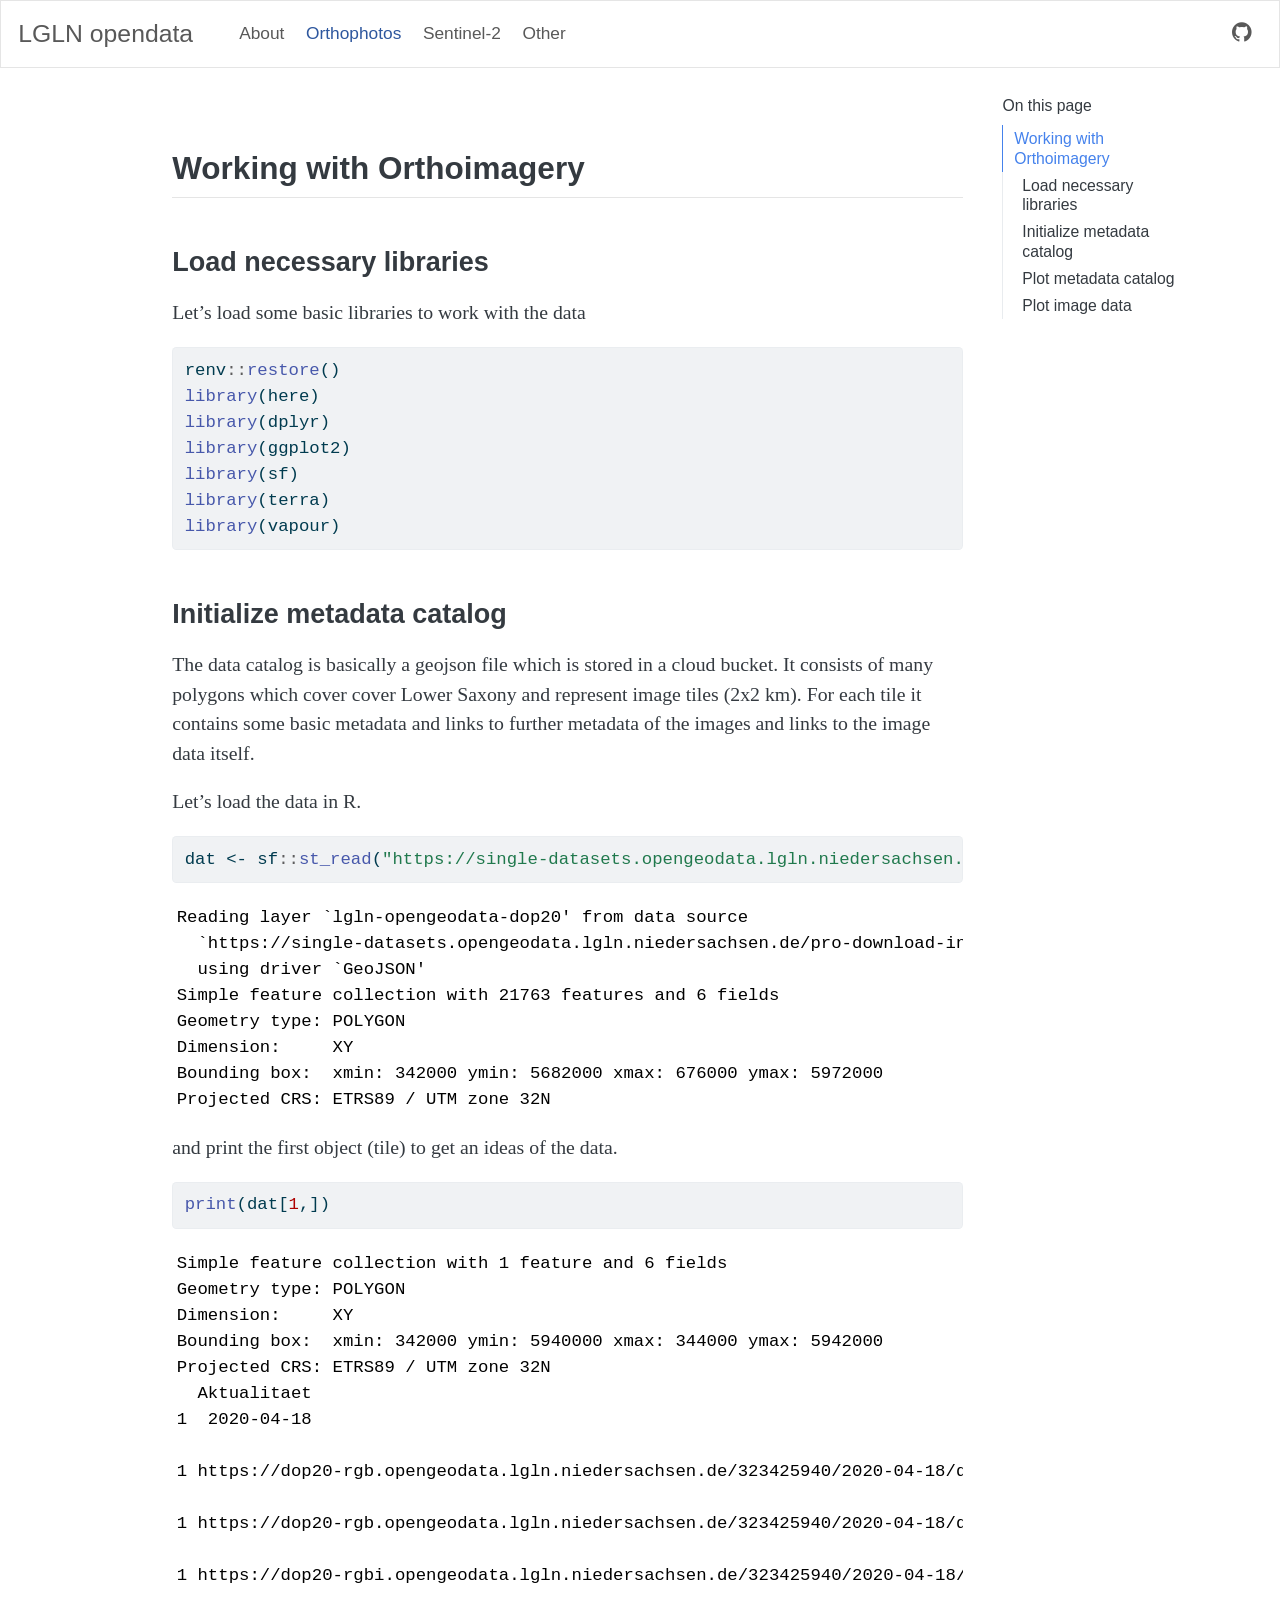
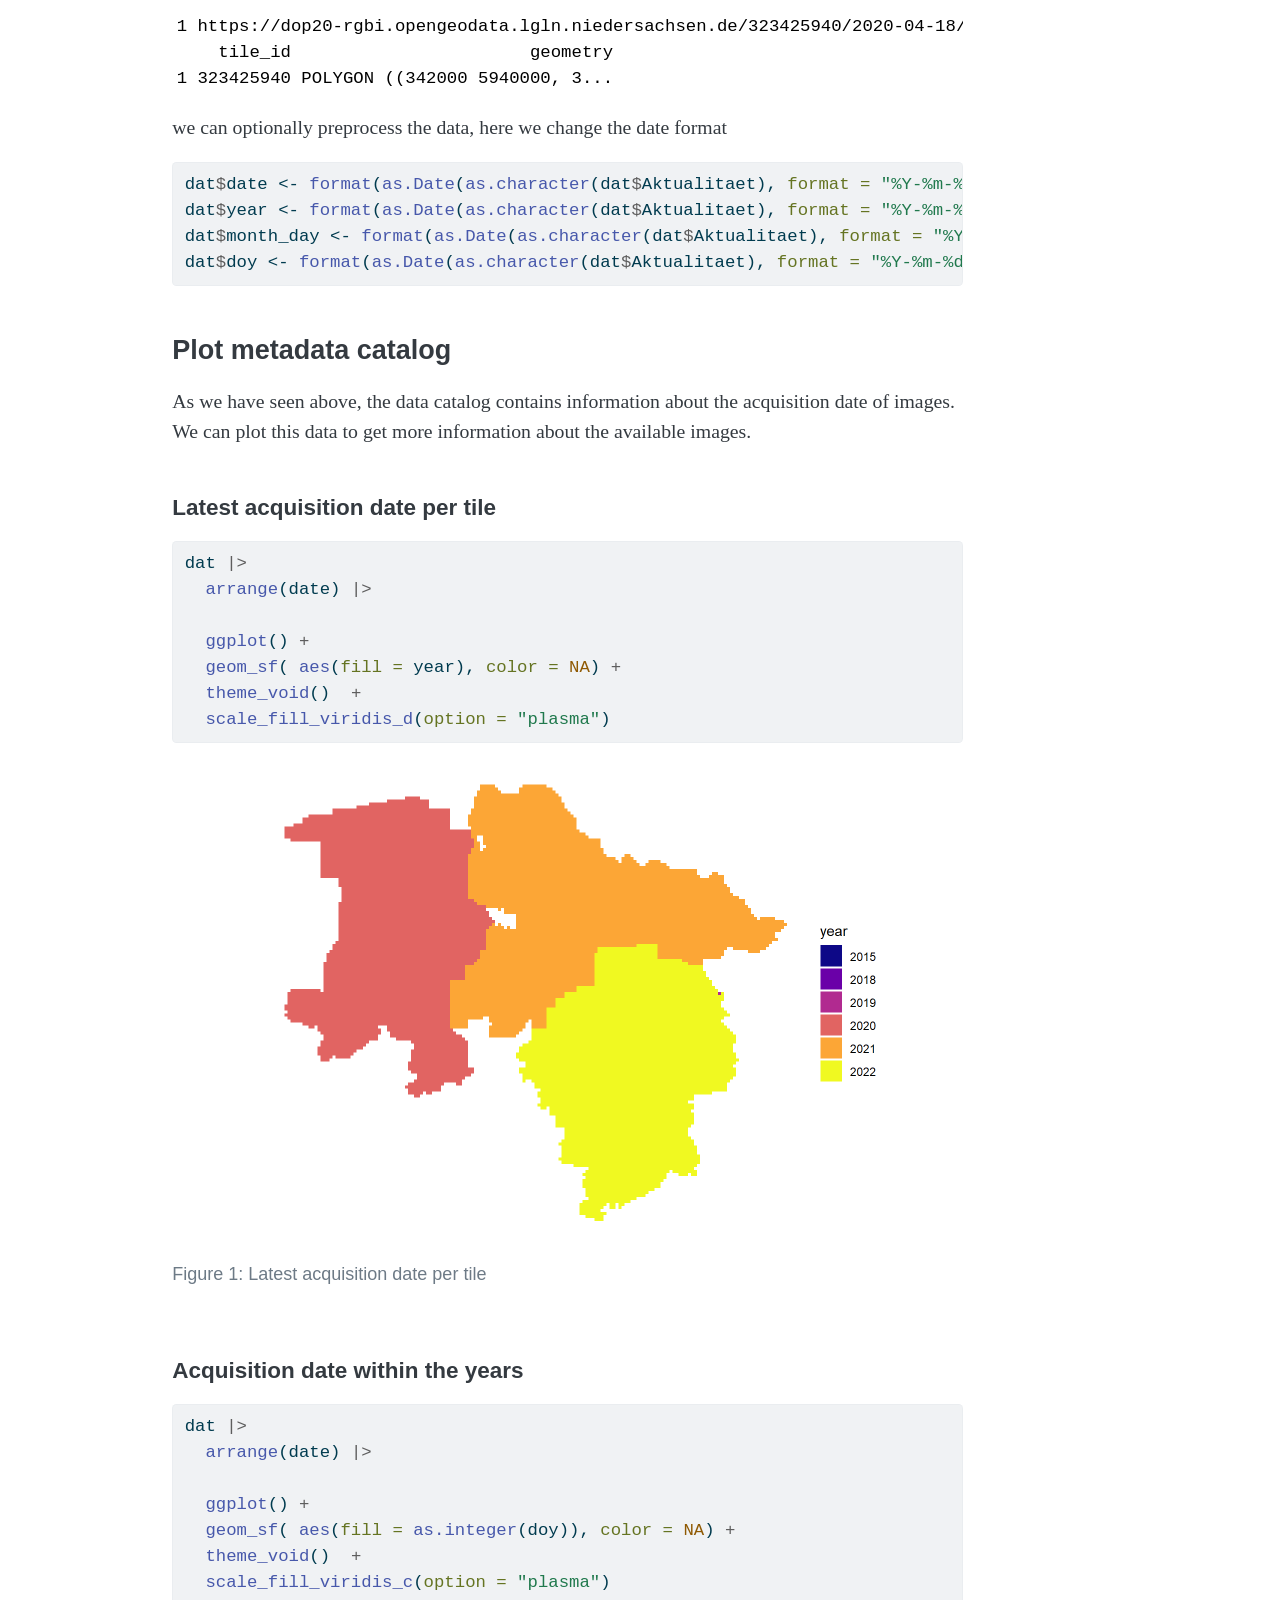
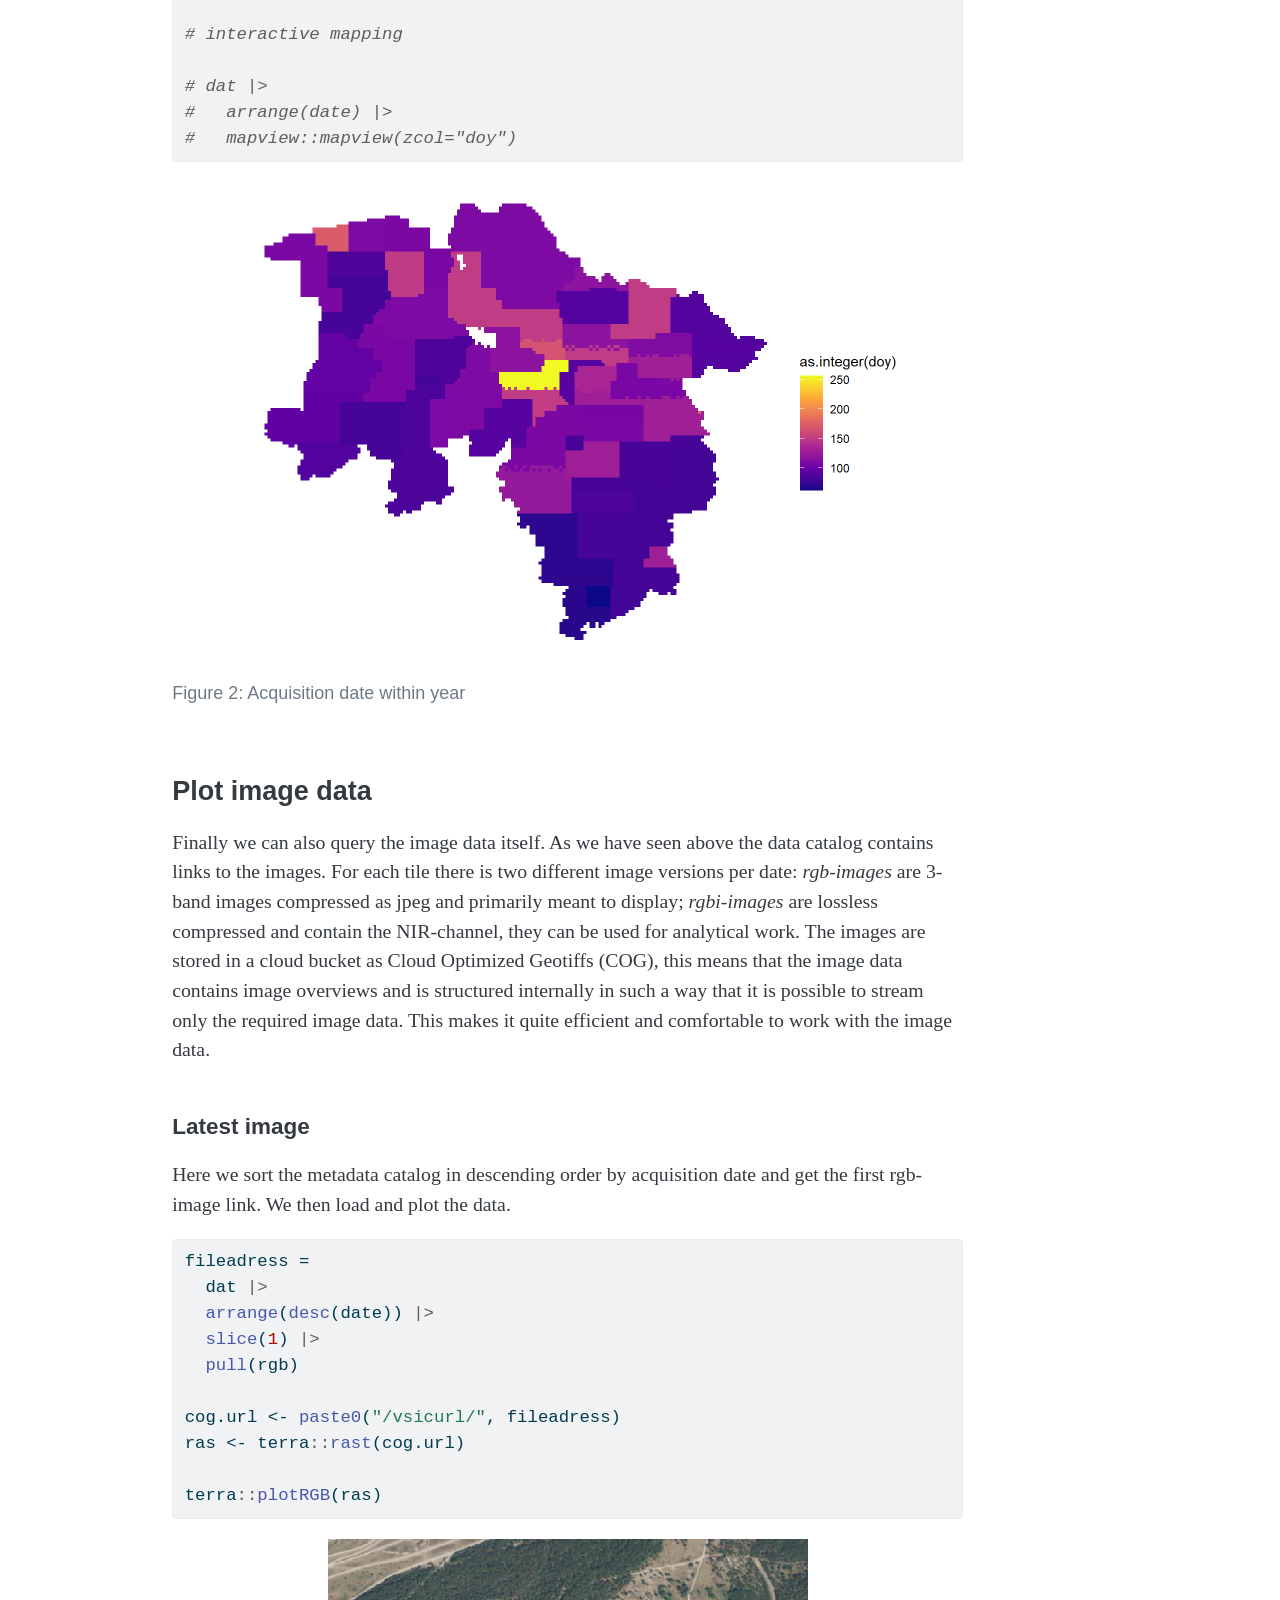
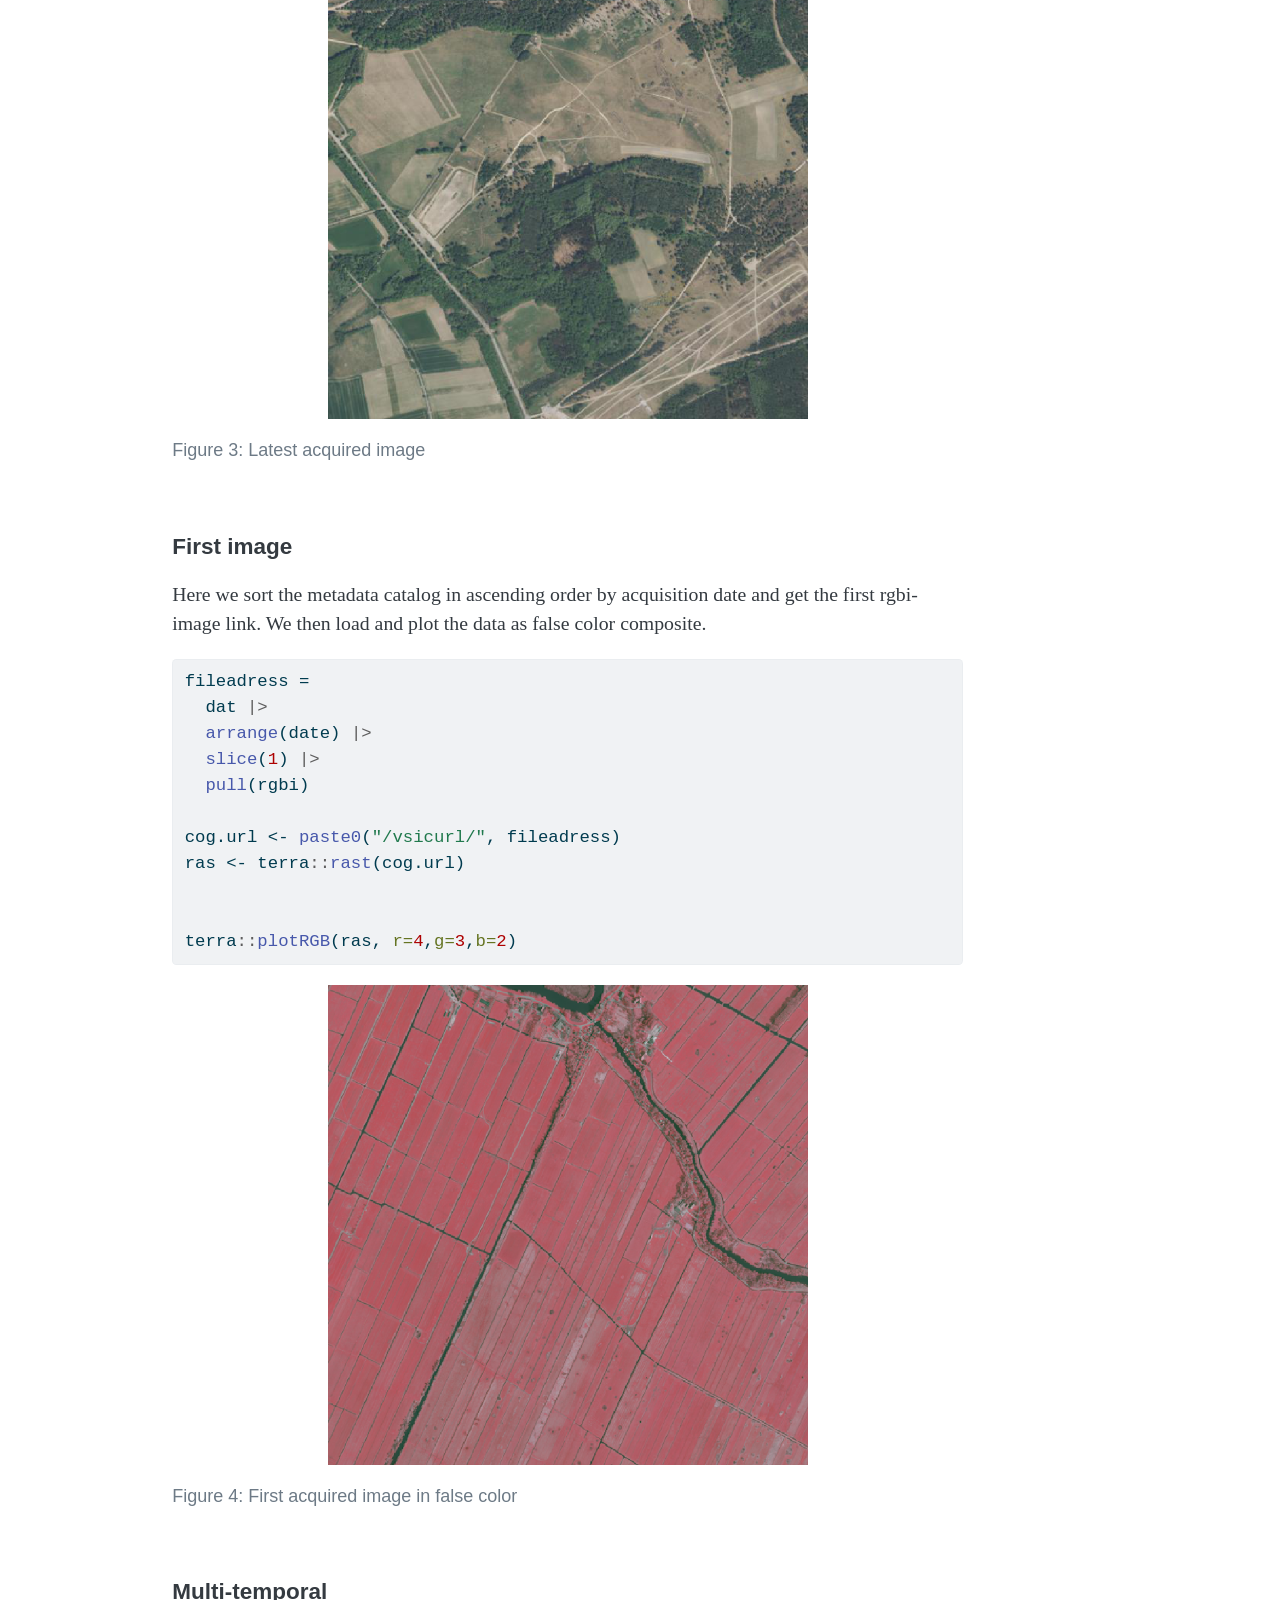
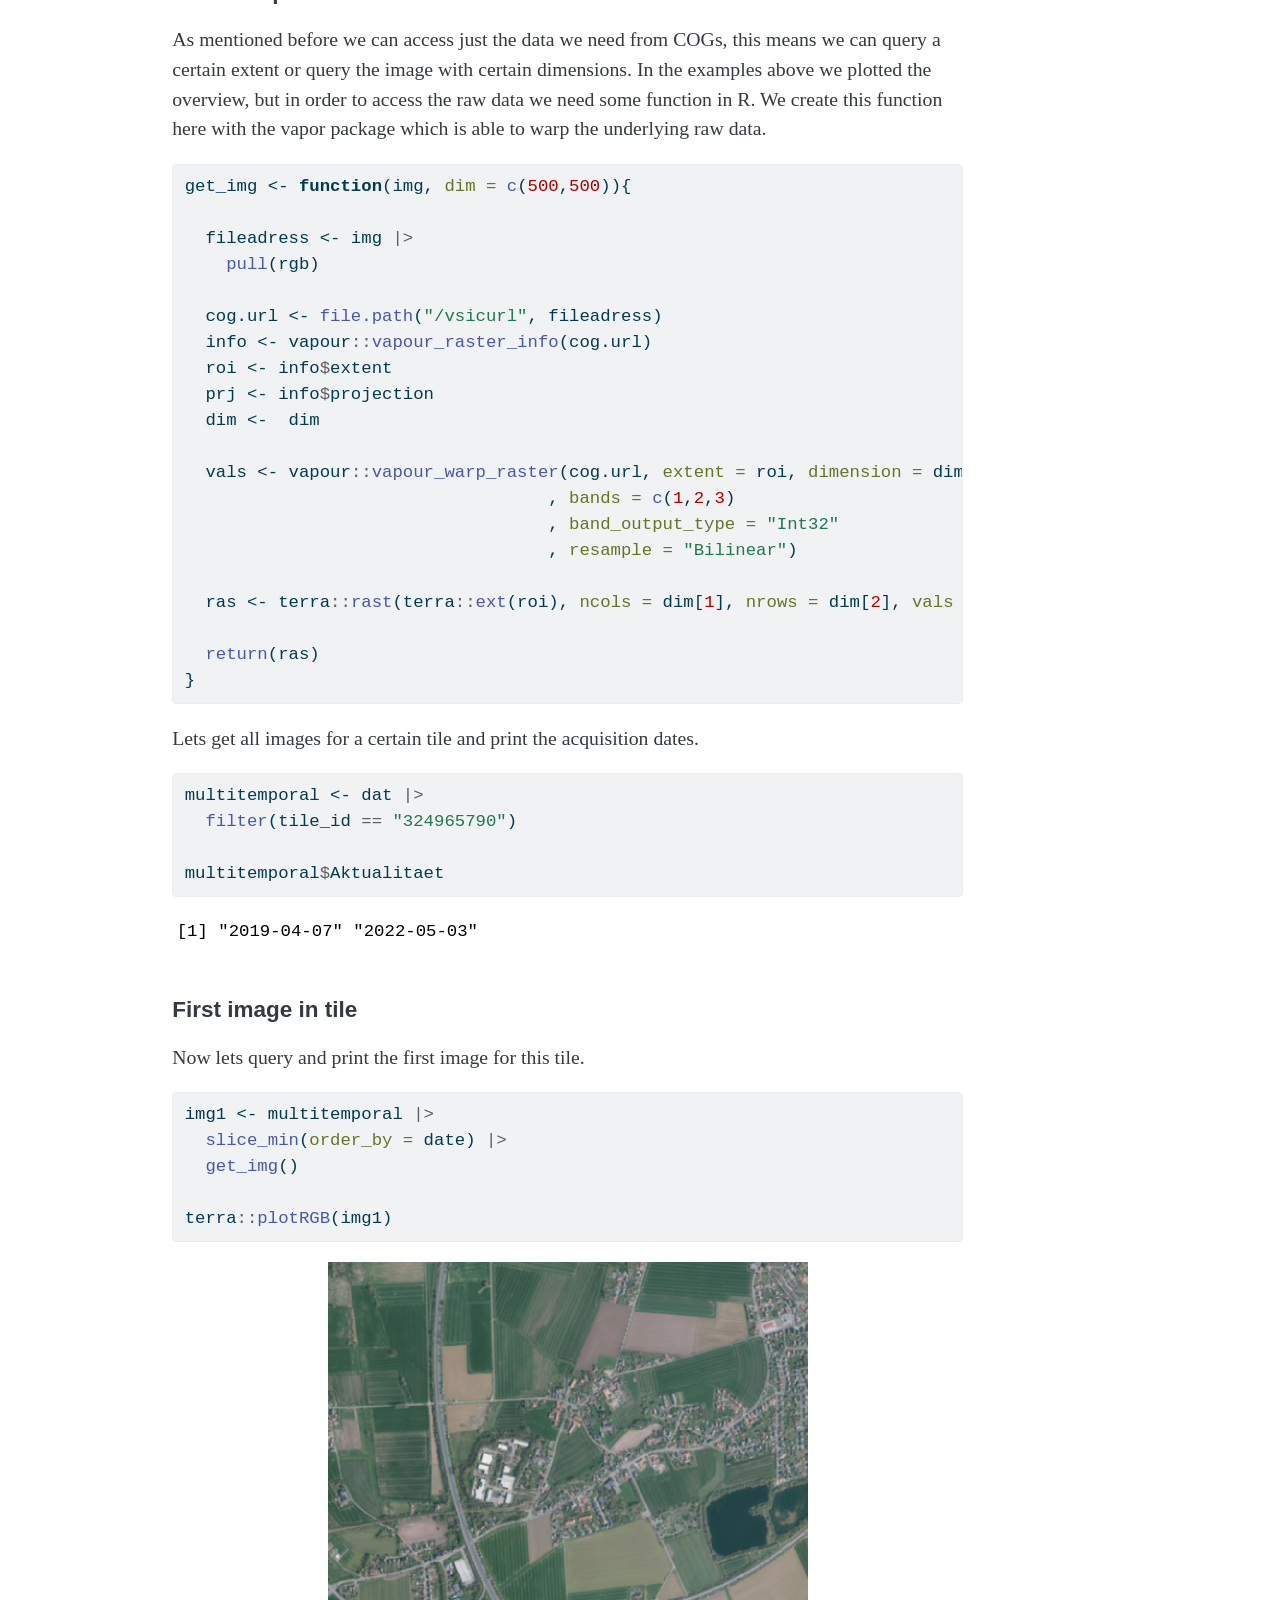
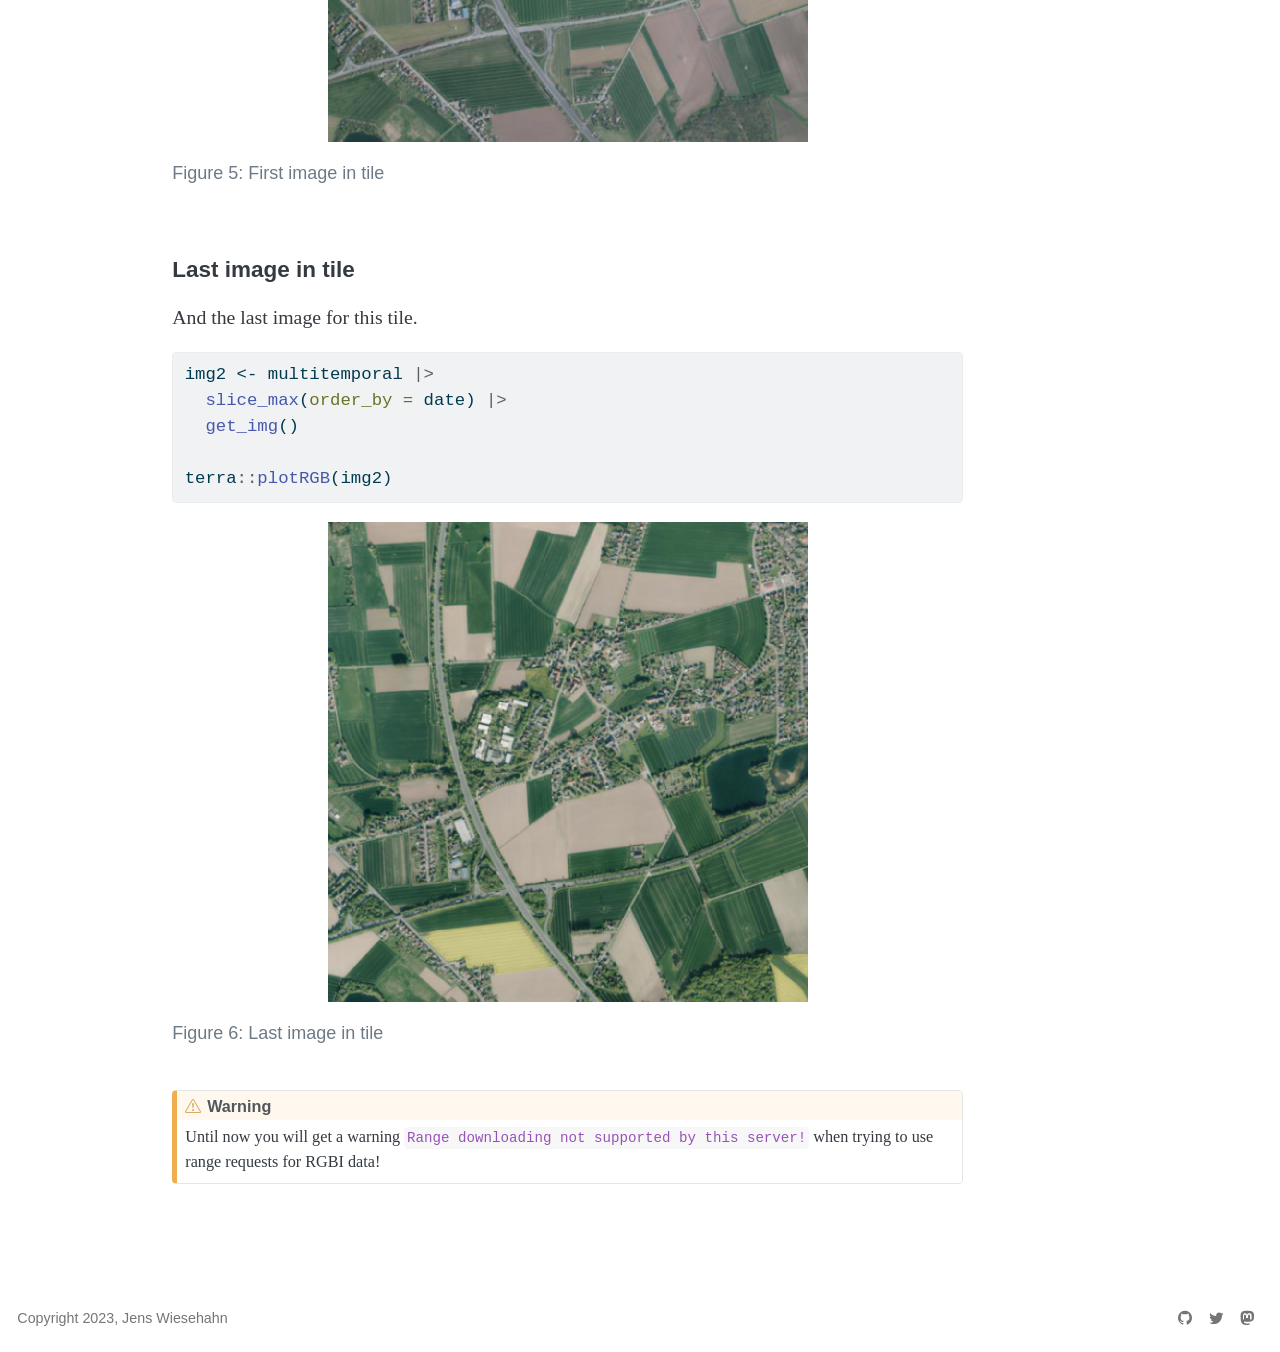
==== commit aa2d08c5: "update" ====
--- a/docs/orthos.html
+++ b/docs/orthos.html
@@ -152,7 +152,7 @@
 </ul>
             <ul class="navbar-nav navbar-nav-scroll ms-auto">
   <li class="nav-item compact">
-    <a class="nav-link" href="https://github.com/wiesehahn/precision-forestry"><i class="bi bi-github" role="img">
+    <a class="nav-link" href="https://github.com/wiesehahn/lgln_opendata_r"><i class="bi bi-github" role="img">
 </i> 
  <span class="menu-text"></span></a>
   </li>  
@@ -421,6 +421,19 @@
 <p></p><figcaption class="figure-caption">Figure&nbsp;6: Last image in tile</figcaption><p></p>
 </figure>
 </div>
+</div>
+</div>
+<div class="callout-warning callout callout-style-default callout-captioned">
+<div class="callout-header d-flex align-content-center">
+<div class="callout-icon-container">
+<i class="callout-icon"></i>
+</div>
+<div class="callout-caption-container flex-fill">
+Warning
+</div>
+</div>
+<div class="callout-body-container callout-body">
+<p>Until now you will get a warning <code>Range downloading not supported by this server!</code> when trying to use range requests for RGBI data!</p>
 </div>
 </div>
 
